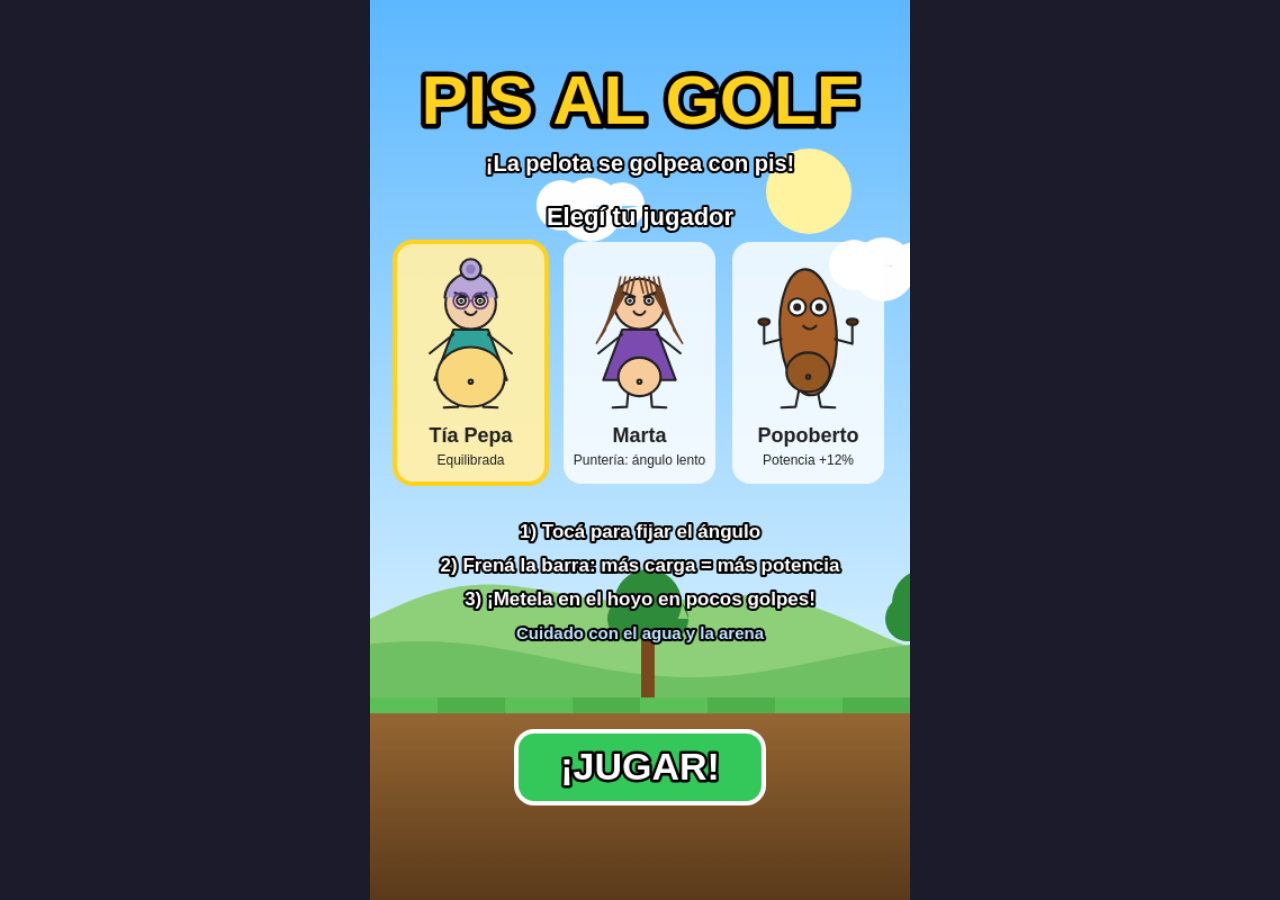
==== juegos/gomera-loca.html @ a3a6ed77 "Rename 5f256ecb-6be2-4375-9f02-8d9b4cbf7bb9.html to juegos/gomera-loca.html" ====
<!DOCTYPE html>
<html lang="es">
<head>
<meta charset="utf-8">
<meta name="viewport" content="width=device-width,initial-scale=1,user-scalable=no">
<title>Pis al Golf</title>
<style>
html,body{margin:0;height:100%;background:#1b1b2b;overflow:hidden;touch-action:none;user-select:none;-webkit-user-select:none}
canvas{position:absolute;left:50%;top:50%;transform:translate(-50%,-50%);width:min(100vw,calc(100vh*0.6));height:min(100vh,calc(100vw/0.6));background:#5db8ff}
</style>
</head>
<body>
<canvas id="c"></canvas>
<script>
const W=480,H=800;
const c=document.getElementById('c'),g=c.getContext('2d');
c.width=W;c.height=H;

/* ---------- constantes ---------- */
const GY=620,GRAV=900,BR=8,TEE=100,MAXS=8;
const CHARS=[
  {id:'pepa',name:'Tía Pepa',desc:'Equilibrada',pw:1,aimSp:1,barSp:1},
  {id:'marta',name:'Marta',desc:'Puntería: ángulo lento',pw:.95,aimSp:.6,barSp:1},
  {id:'popo',name:'Popoberto',desc:'Potencia +12%',pw:1.12,aimSp:1,barSp:1.35}
];
// 10 px = 1 metro
const HOLES=[
  {hole:800,par:2,water:[],sand:[]},
  {hole:1150,par:3,water:[],sand:[[650,820]]},
  {hole:1000,par:3,water:[[480,700]],sand:[]},
  {hole:1500,par:4,water:[[700,900]],sand:[[1280,1400]]},
  {hole:1750,par:4,water:[[1000,1180]],sand:[[560,700],[1450,1560]]}
];

/* ---------- utilidades ---------- */
const rand=(a,b)=>a+Math.random()*(b-a);
const clamp=(v,a,b)=>Math.max(a,Math.min(b,v));
const mod=(v,m)=>((v%m)+m)%m;
let ac;
function ctx(){ac=ac||new(window.AudioContext||window.webkitAudioContext)();if(ac.state==='suspended')ac.resume();return ac}
function beep(f,d,t,v){try{const a=ctx(),o=a.createOscillator(),n=a.createGain();o.type=t||'square';o.frequency.value=f;n.gain.value=v||.05;o.connect(n);n.connect(a.destination);o.start();n.gain.exponentialRampToValueAtTime(.0001,a.currentTime+d);o.stop(a.currentTime+d)}catch(e){}}
function noise(d,f0,f1,type,v){
  try{
    const a=ctx(),t=a.currentTime,len=Math.floor(a.sampleRate*d),b=a.createBuffer(1,len,a.sampleRate),dt=b.getChannelData(0);
    for(let i=0;i<len;i++)dt[i]=Math.random()*2-1;
    const s=a.createBufferSource();s.buffer=b;
    const f=a.createBiquadFilter();f.type=type||'bandpass';f.frequency.setValueAtTime(f0,t);f.frequency.exponentialRampToValueAtTime(f1,t+d);
    const n=a.createGain();n.gain.setValueAtTime(v||.2,t);n.gain.exponentialRampToValueAtTime(.0001,t+d);
    s.connect(f);f.connect(n);n.connect(a.destination);s.start(t);
  }catch(e){}
}
function getBest(){try{const v=localStorage.getItem('pg_best');return v===null?null:+v}catch(e){return null}}
function setBest(v){try{localStorage.setItem('pg_best',v)}catch(e){}}
function getSel(){try{return (+localStorage.getItem('pg_char')||0)%3}catch(e){return 0}}
function setSel(v){try{localStorage.setItem('pg_char',v)}catch(e){}}

/* ---------- estado ---------- */
let state='menu',sel=getSel(),best=getBest(),time=0,phaseT=0,shake=0;
let hi=0,strokes=0,results=[],ball=null,lastX=TEE,shotX=TEE,cam=0;
let theta=49,power=0,tAim=0,tBar=0,peeT=99,launched=false,charX=TEE-90,chargeTick=0,dir=1;
function camAt(n){return ball.x-(dir>0?n:W-n)}
let msg='',msgT=0,holeMsg='',holeCol='#fff';
let wp=[],sp=[],texts=[];
const cardRect=i=>({x:22+i*150,y:215,w:135,h:215});
const PLAY={x:130,y:650,w:220,h:64};
const inR=(p,r)=>p.x>=r.x&&p.x<=r.x+r.w&&p.y>=r.y&&p.y<=r.y+r.h;

function surf(x){
  const h=HOLES[hi];
  for(const r of h.water)if(x>=r[0]&&x<=r[1])return'water';
  for(const r of h.sand)if(x>=r[0]&&x<=r[1])return'sand';
  return'grass';
}
function resetBall(){ball={x:lastX,y:GY-BR,vx:0,vy:0,ground:true,t:0}}
function startGame(){hi=0;results=[];setSel(sel);startHole()}
function startHole(){
  strokes=0;lastX=TEE;shotX=TEE;resetBall();
  cam=-90;charX=TEE-90;dir=1;state='aim';tAim=0;phaseT=0;wp=[];sp=[];texts=[];launched=false;peeT=99;msg='';msgT=0;
}

/* ---------- entrada ---------- */
function pos(e){const r=c.getBoundingClientRect();return{x:(e.clientX-r.left)*W/r.width,y:(e.clientY-r.top)*H/r.height}}
function tap(p){
  switch(state){
    case 'menu':
      if(!p)break;
      for(let i=0;i<3;i++)if(inR(p,cardRect(i))){sel=i;beep(500,.06)}
      if(inR(p,PLAY)){startGame();beep(660,.1)}
      break;
    case 'aim':state='charge';tBar=0;power=0;chargeTick=0;beep(700,.06,'triangle',.07);break;
    case 'charge':shoot();break;
    case 'holed':if(phaseT>.7)nextHole();break;
    case 'over':if(phaseT>.8){state='menu';best=getBest()}break;
  }
}
c.addEventListener('pointerdown',e=>{e.preventDefault();try{ctx()}catch(err){}tap(pos(e))});
addEventListener('keydown',e=>{if(e.code==='Space'){e.preventDefault();if(state!=='menu')tap(null)}});

/* ---------- el pis ---------- */
function shoot(){
  strokes++;shotX=ball.x;peeT=0;launched=false;state='pee';
  noise(.5+power*.6,3200,1700,'bandpass',.16+power*.2);
  beep(160+power*120,.35,'sine',.05);
  shake=2+power*4;
}
function launch(){
  const C=CHARS[sel],v=(120+880*power)*C.pw,a=theta*Math.PI/180;
  ball.vx=dir*v*Math.cos(a);ball.vy=-v*Math.sin(a);ball.ground=false;ball.t=0;launched=true;state='flight';
  for(let i=0;i<14;i++)wp.push({x:ball.x,y:ball.y,vx:dir*rand(-60,160),vy:rand(-220,-40),life:rand(.4,.8),col:'#ffe14d'});
  beep(420,.08,'triangle',.08);
  if(power>.95)texts.push({x:W/2,y:330,s:'¡POTENCIA MÁXIMA!',col:'#ff7a00',life:1.4,size:32});
}

/* ---------- física de la pelota ---------- */
function ballStep(h){
  const b=ball,hx=HOLES[hi].hole;
  b.t+=h;
  if(b.t>14&&!b.ground){b.y=GY-BR;b.vy=0;b.ground=true;b.vx*=.4}
  if(!b.ground){
    b.vy+=GRAV*h;b.x+=b.vx*h;b.y+=b.vy*h;
    if(b.y>=GY-BR&&b.vy>0){
      const sf=surf(b.x);
      if(sf==='water')return'water';
      b.y=GY-BR;
      if(Math.abs(b.x-hx)<=14&&Math.abs(b.vx)<340)return'holed';
      if(sf==='sand'){b.vx*=.3;b.vy=0;b.ground=true}
      else if(b.vy>150){b.vy=-b.vy*.42;b.vx*=.82;beep(220,.05,'sine',.04)}
      else{b.vy=0;b.ground=true}
    }
  }else{
    b.y=GY-BR;b.x+=b.vx*h;
    const sf=surf(b.x);
    if(sf==='water')return'water';
    if(Math.abs(b.x-hx)<=14&&Math.abs(b.vx)<340)return'holed';
    const fr=sf==='sand'?900:240,s=Math.sign(b.vx);
    b.vx-=s*fr*h;if(Math.sign(b.vx)!==s)b.vx=0;
    if(Math.abs(b.vx)<6){b.vx=0;return'stop'}
  }
  if(b.x<TEE-140||b.x>hx+900)return'out';
  return null;
}
function splashFx(x){
  for(let i=0;i<24;i++)wp.push({x,y:GY,vx:rand(-120,120),vy:rand(-320,-100),life:rand(.5,1),col:'#8fd0ff'});
  noise(.5,1800,300,'lowpass',.35);
}
function handleRes(res){
  if(res==='holed'){ball.x=HOLES[hi].hole;ball.y=GY+2;endHole(true);return}
  if(res==='water'||res==='out'){
    if(res==='water')splashFx(ball.x);
    strokes+=1;msg=res==='water'?'¡AGUA! +1 golpe':'¡Afuera! +1 golpe';msgT=2.4;
    resetBall();
  }else{
    lastX=ball.x;ball.vx=0;
  }
  if(strokes>=MAXS){endHole(false);return}
  dir=ball.x>HOLES[hi].hole?-1:1;
  state='aim';tAim=0;
}
function endHole(holed){
  strokes=Math.min(strokes,MAXS);results[hi]=strokes;
  const par=HOLES[hi].par,d=strokes-par;
  if(!holed){holeMsg='¡Se acabaron los golpes!';holeCol='#ff6b6b'}
  else if(strokes===1){holeMsg='¡HOYO EN UNO!';holeCol='#ffd21f'}
  else if(d<=-2){holeMsg='¡EAGLE!';holeCol='#ffd21f'}
  else if(d===-1){holeMsg='¡BIRDIE!';holeCol='#7bd88f'}
  else if(d===0){holeMsg='¡PAR!';holeCol='#fff'}
  else if(d===1){holeMsg='Bogey';holeCol='#ffb84d'}
  else if(d===2){holeMsg='Doble bogey';holeCol='#ff9d1f'}
  else{holeMsg='+'+d;holeCol='#ff6b6b'}
  state='holed';phaseT=0;
  if(holed){
    beep(660,.12,'triangle',.08);setTimeout(()=>beep(880,.12,'triangle',.08),120);setTimeout(()=>beep(1180,.25,'triangle',.08),240);
    if(d<=0)confetti();
  }
}
function nextHole(){
  hi++;
  if(hi>=HOLES.length){
    hi=HOLES.length-1;
    const rel=results.reduce((a,b)=>a+b,0)-HOLES.reduce((a,h)=>a+h.par,0);
    if(best===null||rel<best){best=rel;setBest(rel)}
    state='over';phaseT=0;
  }else startHole();
}
function confetti(){
  const cols=['#ffd21f','#ff5ea8','#4fa3ff','#7bd88f','#fff','#ff8a1f'];
  for(let i=0;i<70;i++)sp.push({x:rand(0,W),y:rand(60,140),vx:rand(-60,60),vy:rand(20,140),life:rand(1.5,2.8),col:cols[i%6],rot:rand(0,6)});
}

/* ---------- update ---------- */
function update(dt){
  shake=Math.max(0,shake-dt*20);if(msgT>0)msgT-=dt;
  const C=CHARS[sel],maxCam=Math.max(0,HOLES[hi].hole+300-W);
  let tc=cam;
  if(state==='aim'){
    tAim+=dt;theta=49+31*Math.sin(tAim*1.7*C.aimSp);
    charX+=(ball.x-90*dir-charX)*Math.min(1,dt*6);tc=camAt(190);
  }else if(state==='charge'){
    tBar+=dt;const ph=(tBar*.8*C.barSp)%2;power=ph<1?ph:2-ph;
    chargeTick-=dt;if(chargeTick<=0){chargeTick=.12;beep(180+power*500,.05,'sine',.05)}
    tc=camAt(190);
  }else if(state==='pee'){
    peeT+=dt;if(!launched&&peeT>=.35)launch();tc=camAt(190);
  }else if(state==='flight'){
    peeT+=dt;
    const n=Math.max(1,Math.ceil(dt/.006)),h=dt/n;let res=null;
    for(let i=0;i<n&&!res;i++)res=ballStep(h);
    if(res)handleRes(res);
    tc=camAt(200);
  }else if(state==='holed'){
    tc=HOLES[hi].hole-260;
  }
  if((state==='pee'||state==='flight')&&peeT<.6)
    wp.push({x:shotX-4,y:GY-BR,vx:dir*rand(-30,90),vy:rand(-130,-20),life:rand(.3,.6),col:'#ffe14d'});
  cam+=(clamp(tc,-120,maxCam)-cam)*Math.min(1,dt*4);
  for(const p of wp){p.life-=dt;p.x+=p.vx*dt;p.y+=p.vy*dt;p.vy+=700*dt}
  wp=wp.filter(p=>p.life>0&&p.y<GY+30);
  for(const p of sp){p.life-=dt;p.x+=p.vx*dt;p.y+=p.vy*dt;p.vy+=60*dt;p.rot+=dt*6}
  sp=sp.filter(p=>p.life>0);
  for(const t of texts){t.y-=25*dt;t.life-=dt}
  texts=texts.filter(t=>t.life>0);
}

/* ---------- dibujo: utilidades ---------- */
function label(s,x,y,size,col,rot){
  g.save();g.translate(x,y);if(rot)g.rotate(rot);
  g.font='bold '+size+'px sans-serif';g.textAlign='center';
  g.lineWidth=Math.max(4,size/7);g.strokeStyle='#000';g.lineJoin='round';
  g.strokeText(s,0,0);g.fillStyle=col;g.fillText(s,0,0);g.restore();
}

/* ---------- dibujo: personajes (estilo cuaderno) ---------- */
function drawChar(id,x,y,s,o){
  o=o||{};
  const f=o.f||0,ex=o.ex||'idle',t=o.t||time,look=o.look||0;
  g.save();g.translate(x,y);g.scale(o.flip?-s:s,s);
  if(o.tilt)g.rotate(o.tilt);
  g.lineJoin='round';g.lineCap='round';g.strokeStyle='#222';g.lineWidth=3;
  const bob=Math.sin(t*3)*1.2,brx=24+f*24,bry=22+f*20;
  const happy=ex==='happy'||ex==='pee';
  if(id==='popo'){
    // piernas
    g.beginPath();g.moveTo(-12,-22);g.lineTo(-16,-2);g.lineTo(-34,-1);g.moveTo(12,-22);g.lineTo(16,-2);g.lineTo(34,-1);g.stroke();
    // cuerpo de frijol
    g.save();g.translate(0,-96+bob);g.rotate(-.06);
    g.fillStyle='#a8602b';g.beginPath();g.ellipse(0,0,36,80,0,0,7);g.fill();g.stroke();g.restore();
    // brazos con pulgares
    const up=happy?-14:0;
    for(const sg of[-1,1]){
      g.beginPath();g.moveTo(sg*34,-88);g.lineTo(sg*56,-82+up);g.lineTo(sg*56,-106+up);g.stroke();
      g.fillStyle='#5a2e10';g.beginPath();g.ellipse(sg*56,-110+up,7,4,0,0,7);g.fill();g.stroke();
    }
    // panza
    g.fillStyle='#8a4a1f';g.beginPath();g.ellipse(0,-46,brx,bry,0,0,7);g.fill();
    if(f>0){g.fillStyle='rgba(255,225,70,'+(f*.55)+')';g.beginPath();g.ellipse(0,-46,brx,bry,0,0,7);g.fill()}
    g.beginPath();g.ellipse(0,-46,brx,bry,0,0,7);g.stroke();
    g.beginPath();g.arc(0,-40,2.5,0,7);g.stroke();
    // cara
    const ey=-128+bob;
    if(happy){
      g.beginPath();g.arc(-14,ey,7,Math.PI*1.1,Math.PI*1.9);g.moveTo(21,ey);g.arc(14,ey,7,Math.PI*1.1,Math.PI*1.9);g.stroke();
    }else{
      const r=ex==='strain'?13:11;
      g.fillStyle='#fff';g.beginPath();g.arc(-14,ey,r,0,7);g.fill();g.stroke();
      g.beginPath();g.arc(14,ey,r,0,7);g.fill();g.stroke();
      g.fillStyle='#222';g.beginPath();g.arc(-14+look*4,ey,5,0,7);g.fill();
      g.beginPath();g.arc(14+look*4,ey,5,0,7);g.fill();
    }
    if(ex==='sad'){g.beginPath();g.arc(2,ey+36,9,Math.PI*1.15,Math.PI*1.85);g.stroke()}
    else if(ex==='pee'){g.fillStyle='#7a1f1a';g.beginPath();g.ellipse(2,ey+26,8,6,0,0,7);g.fill();g.stroke()}
    else{g.beginPath();g.arc(2,ey+18,10,.2*Math.PI,.8*Math.PI);g.stroke()}
  }else{
    const marta=id==='marta';
    const dress=marta?'#7b4bb0':'#2fa39a',skin=marta?'#f7c9a1':'#f3cfa9';
    // piernas
    g.beginPath();g.moveTo(-14,-24);g.lineTo(-16,-2);g.lineTo(-34,-1);g.moveTo(14,-24);g.lineTo(16,-2);g.lineTo(34,-1);g.stroke();
    // vestido
    g.fillStyle=dress;g.beginPath();g.moveTo(-22,-100);g.lineTo(22,-100);g.lineTo(46,-36);g.lineTo(-46,-36);g.closePath();g.fill();g.stroke();
    // brazos
    g.beginPath();
    if(happy){g.moveTo(-22,-94);g.lineTo(-52,-118);g.moveTo(22,-94);g.lineTo(52,-118)}
    else{g.moveTo(-22,-94);g.lineTo(-52,-70);g.moveTo(22,-94);g.lineTo(52,-70)}
    g.stroke();
    // panza
    g.fillStyle=skin;g.beginPath();g.ellipse(0,-40,brx,bry,0,0,7);g.fill();
    if(f>0){g.fillStyle='rgba(255,225,70,'+(f*.55)+')';g.beginPath();g.ellipse(0,-40,brx,bry,0,0,7);g.fill()}
    g.beginPath();g.ellipse(0,-40,brx,bry,0,0,7);g.stroke();
    g.beginPath();g.arc(0,-34,2.5,0,7);g.stroke();
    // cabeza
    const hy=-132+bob;
    g.fillStyle=skin;g.beginPath();g.arc(0,hy,32,0,7);g.fill();g.stroke();
    if(marta){
      g.strokeStyle='#6b3f22';g.lineWidth=2.4;g.beginPath();
      for(let i=0;i<9;i++){
        const dx=i*2.2;
        g.moveTo(-26+dx*.4,hy-24+i*1.5);g.lineTo(-44-dx*.6,hy+34+i*2);
        g.moveTo(26-dx*.4,hy-24+i*1.5);g.lineTo(44+dx*.6,hy+34+i*2);
      }
      for(let i=-4;i<=4;i++){g.moveTo(i*6,hy-34);g.lineTo(i*6+(i<0?-5:5),hy-14+Math.abs(i))}
      g.stroke();g.strokeStyle='#222';g.lineWidth=3;
    }else{
      g.fillStyle='#b9a7d9';g.beginPath();g.arc(0,hy-6,33,Math.PI*1.02,Math.PI*1.98);g.fill();g.stroke();
      g.beginPath();g.arc(0,hy-44,13,0,7);g.fill();g.stroke();
      g.fillStyle='#8f7bbf';g.beginPath();g.arc(0,hy-44,6,0,7);g.fill();
    }
    // cara
    const ey=hy-4;
    if(happy){
      g.beginPath();g.arc(-12,ey,6,Math.PI*1.1,Math.PI*1.9);g.moveTo(18,ey);g.arc(12,ey,6,Math.PI*1.1,Math.PI*1.9);g.stroke();
    }else{
      const r=ex==='strain'?7:5.5;
      g.fillStyle='#fff';g.beginPath();g.ellipse(-12,ey,r,r*.9,0,0,7);g.fill();g.stroke();
      g.beginPath();g.ellipse(12,ey,r,r*.9,0,0,7);g.fill();g.stroke();
      g.fillStyle='#222';g.beginPath();g.arc(-12+look*2,ey,2.4,0,7);g.fill();
      g.beginPath();g.arc(12+look*2,ey,2.4,0,7);g.fill();
      g.beginPath();
      if(ex==='sad'){g.moveTo(-20,ey-5);g.lineTo(-6,ey-10);g.moveTo(20,ey-5);g.lineTo(6,ey-10)}
      else{g.moveTo(-20,ey-10);g.lineTo(-6,ey-5);g.moveTo(20,ey-10);g.lineTo(6,ey-5)}
      g.stroke();
    }
    if(!marta){
      g.strokeStyle='#5a3d8a';g.lineWidth=2.5;g.beginPath();
      g.arc(-12,ey,10,0,7);g.moveTo(22,ey);g.arc(12,ey,10,0,7);g.moveTo(-2,ey);g.lineTo(2,ey);g.stroke();
      g.strokeStyle='#222';g.lineWidth=3;
    }
    if(ex==='sad'){g.beginPath();g.arc(0,ey+20,8,Math.PI*1.15,Math.PI*1.85);g.stroke()}
    else if(ex==='pee'){g.fillStyle='#7a1f1a';g.beginPath();g.ellipse(0,ey+14,7,5,0,0,7);g.fill();g.stroke()}
    else{g.beginPath();g.arc(0,ey+10,8,.15*Math.PI,.85*Math.PI);g.stroke()}
  }
  g.restore();
}

/* ---------- dibujo: escenario ---------- */
function drawSky(){
  const gr=g.createLinearGradient(0,0,0,GY);gr.addColorStop(0,'#5db8ff');gr.addColorStop(1,'#d8f1ff');
  g.fillStyle=gr;g.fillRect(0,0,W,H);
  g.fillStyle='#fff3a0';g.beginPath();g.arc(390,170,38,0,7);g.fill();
  g.fillStyle='rgba(255,255,255,.9)';
  for(let i=0;i<6;i++){
    const x=mod(i*260+60-cam*.15,W+300)-150,y=130+(i*53)%160;
    g.beginPath();g.arc(x,y,22,0,7);g.arc(x+26,y+4,28,0,7);g.arc(x+54,y,20,0,7);g.fill();
  }
  g.fillStyle='#8ed07a';g.beginPath();g.moveTo(0,GY);
  for(let x=0;x<=W;x+=10){const wx=x+cam*.35;g.lineTo(x,GY-70-Math.sin(wx*.008)*28-Math.sin(wx*.021)*12)}
  g.lineTo(W,GY);g.closePath();g.fill();
  g.fillStyle='#6fc063';g.beginPath();g.moveTo(0,GY);
  for(let x=0;x<=W;x+=10){const wx=x+cam*.6;g.lineTo(x,GY-34-Math.sin(wx*.013+1)*16)}
  g.lineTo(W,GY);g.closePath();g.fill();
}
function drawDecor(){
  const k0=Math.floor((cam-80)/230),k1=Math.ceil((cam+W+80)/230);
  const hx=HOLES[hi].hole;
  for(let k=k0;k<=k1;k++){
    const wx=k*230+((k*97)%80+80)%80;
    if(wx<TEE-70||Math.abs(wx-hx)<60||surf(wx)!=='grass')continue;
    const x=wx-cam;
    g.fillStyle='#7a4a1e';g.fillRect(x-6,GY-62,12,62);
    g.fillStyle='#2e8b3a';g.beginPath();g.arc(x,GY-84,30,0,7);g.arc(x-16,GY-70,20,0,7);g.arc(x+16,GY-70,20,0,7);g.fill();
  }
}
function drawGround(){
  const h=HOLES[hi];
  const dg=g.createLinearGradient(0,GY,0,H);dg.addColorStop(0,'#9a6a35');dg.addColorStop(1,'#5a3a1b');
  g.fillStyle=dg;g.fillRect(0,GY+14,W,H-GY);
  for(let x=Math.floor(cam/60)*60;x<cam+W+60;x+=60){g.fillStyle=(Math.floor(x/60)&1)?'#4fb04b':'#5cc058';g.fillRect(x-cam,GY,61,14)}
  for(const r of h.sand){
    g.fillStyle='#e9d48b';g.beginPath();g.moveTo(r[0]-cam,GY);g.quadraticCurveTo((r[0]+r[1])/2-cam,GY+70,r[1]-cam,GY);g.closePath();g.fill();
    g.strokeStyle='#c9b36a';g.lineWidth=2;g.stroke();
  }
  for(const r of h.water){
    g.fillStyle='#3a9bff';g.beginPath();g.moveTo(r[0]-cam,GY);g.quadraticCurveTo((r[0]+r[1])/2-cam,GY+110,r[1]-cam,GY);g.closePath();g.fill();
    g.strokeStyle='#bfe3ff';g.lineWidth=2;g.beginPath();
    for(let x=r[0];x<=r[1];x+=8){const y=GY+3+Math.sin((x+time*60)*.1)*2;if(x===r[0])g.moveTo(x-cam,y);else g.lineTo(x-cam,y)}
    g.stroke();
  }
  // hoyo y bandera
  const hx=h.hole-cam;
  g.fillStyle='#222';g.beginPath();g.ellipse(hx,GY+2,12,4,0,0,7);g.fill();
  g.strokeStyle='#eee';g.lineWidth=3;g.beginPath();g.moveTo(hx,GY);g.lineTo(hx,GY-115);g.stroke();
  g.fillStyle='#e63946';g.beginPath();g.moveTo(hx,GY-115);g.lineTo(hx+38+Math.sin(time*5)*3,GY-102);g.lineTo(hx,GY-89);g.closePath();g.fill();
}
function drawBallG(x,y){
  const hgt=clamp((GY-BR-y)/300,0,1);
  g.fillStyle='rgba(0,0,0,.25)';g.beginPath();g.ellipse(x,GY+2,Math.max(1,7*(1-.5*hgt)),2.5,0,0,7);g.fill();
  g.fillStyle='#fff';g.strokeStyle='#999';g.lineWidth=1.5;g.beginPath();g.arc(x,y,BR,0,7);g.fill();g.stroke();
  g.fillStyle='#ccc';g.beginPath();g.arc(x-2.5,y-2,1.2,0,7);g.arc(x+2.5,y+1,1.2,0,7);g.arc(x-1,y+3,1.2,0,7);g.fill();
}
function drawStream(){
  if(peeT>.8)return;
  const C=CHARS[sel],cs=.85,cx=charX-cam;
  const S={x:cx+16*dir,y:GY-30},T={x:shotX-cam-4*dir,y:GY-BR+2};
  const k=Math.min(1,peeT/.15)*(peeT<.6?1:clamp((.8-peeT)/.2,0,1));
  if(k<=0)return;
  const cp={x:(S.x+T.x)/2,y:Math.min(S.y,T.y)-30-power*50};
  g.save();g.lineCap='round';
  for(const pass of[0,1]){
    g.beginPath();
    const N=24;
    for(let i=0;i<=N;i++){
      const u=i/N*k,x=(1-u)*(1-u)*S.x+2*(1-u)*u*cp.x+u*u*T.x,y=(1-u)*(1-u)*S.y+2*(1-u)*u*cp.y+u*u*T.y;
      if(i===0)g.moveTo(x,y);else g.lineTo(x,y);
    }
    if(pass===0){g.strokeStyle='#e0a800';g.lineWidth=6+power*6;g.stroke()}
    else{g.strokeStyle='#ffe970';g.lineWidth=3+power*3;g.setLineDash([14,8]);g.lineDashOffset=-time*220;g.stroke();g.setLineDash([])}
  }
  g.restore();
}
function drawAim(){
  const bx=ball.x-cam,by=ball.y,a=theta*Math.PI/180;
  g.save();
  g.strokeStyle='#fff';g.fillStyle='#fff';g.lineWidth=3;g.setLineDash([6,6]);
  const ex=bx+dir*Math.cos(a)*62,ey=by-Math.sin(a)*62;
  g.beginPath();g.moveTo(bx,by);g.lineTo(ex,ey);g.stroke();g.setLineDash([]);
  g.beginPath();g.arc(ex,ey,5,0,7);g.fill();
  g.restore();
  if(state==='charge'){
    const C=CHARS[sel],v=(120+880*power)*C.pw;
    let x=ball.x,y=ball.y,vx=dir*v*Math.cos(a),vy=-v*Math.sin(a);
    g.fillStyle='rgba(255,255,255,.85)';
    for(let i=0;i<60;i++){
      for(let j=0;j<3;j++){vy+=GRAV*.016/3;x+=vx*.016/3;y+=vy*.016/3}
      if(y>=GY-BR)break;
      if(i%2===0){g.beginPath();g.arc(x-cam,y,2.4,0,7);g.fill()}
    }
  }
}
function drawMini(){
  const h=HOLES[hi],x0=30,x1=450,y=74,a=TEE-20,b=h.hole+40;
  const m=x=>x0+clamp((x-a)/(b-a),0,1)*(x1-x0);
  g.fillStyle='rgba(0,0,0,.35)';g.beginPath();g.roundRect(14,50,452,42,10);g.fill();
  g.fillStyle='#4fb04b';g.fillRect(x0,y,x1-x0,6);
  for(const r of h.water){g.fillStyle='#3a9bff';g.fillRect(m(r[0]),y-2,Math.max(1,m(r[1])-m(r[0])),10)}
  for(const r of h.sand){g.fillStyle='#e9d48b';g.fillRect(m(r[0]),y-2,Math.max(1,m(r[1])-m(r[0])),10)}
  const fx=m(h.hole);
  g.strokeStyle='#fff';g.lineWidth=2;g.beginPath();g.moveTo(fx,y);g.lineTo(fx,y-16);g.stroke();
  g.fillStyle='#e63946';g.beginPath();g.moveTo(fx,y-16);g.lineTo(fx+10,y-12);g.lineTo(fx,y-8);g.closePath();g.fill();
  g.fillStyle='#fff';g.beginPath();g.arc(m(ball.x),y-4,5,0,7);g.fill();
  g.font='bold 12px sans-serif';g.textAlign='left';g.fillStyle='#fff';
  g.fillText('Faltan '+Math.max(0,Math.round((h.hole-ball.x)/10))+' m',20,64);
}
function drawHud(){
  g.fillStyle='rgba(0,0,0,.45)';g.fillRect(0,0,W,44);
  g.fillStyle='#fff';g.font='bold 18px sans-serif';g.textAlign='left';g.fillText('Hoyo '+(hi+1)+'/'+HOLES.length,12,29);
  g.textAlign='center';g.fillText('Par '+HOLES[hi].par,W/2,29);
  g.textAlign='right';g.fillText('Golpes '+strokes,W-12,29);
}
function drawPowerBar(){
  const x=40,y=700,w=400,h=34;
  g.fillStyle='rgba(0,0,0,.5)';g.beginPath();g.roundRect(x-6,y-6,w+12,h+12,14);g.fill();
  const gr=g.createLinearGradient(x,0,x+w,0);gr.addColorStop(0,'#4cd964');gr.addColorStop(.6,'#ffd21f');gr.addColorStop(1,'#ff3b30');
  g.fillStyle='#333';g.beginPath();g.roundRect(x,y,w,h,10);g.fill();
  g.fillStyle=gr;g.beginPath();g.roundRect(x,y,Math.max(2,w*power),h,10);g.fill();
  g.strokeStyle='#fff';g.lineWidth=3;g.beginPath();g.roundRect(x,y,w,h,10);g.stroke();
  const mx=x+w*power;
  g.fillStyle='#fff';g.beginPath();g.moveTo(mx,y-4);g.lineTo(mx-9,y-18);g.lineTo(mx+9,y-18);g.closePath();g.fill();
  label(Math.round(power*100)+'%',mx,y-24,18,'#fff');
}

function charPose(){
  if(state==='charge')return{ex:'strain',f:power};
  if(state==='pee')return{ex:'pee',f:power*(1-clamp(peeT/.6,0,1)),tilt:-.06};
  if(state==='flight')return{ex:peeT<.6?'pee':'idle',f:power*(1-clamp(peeT/.6,0,1)),tilt:peeT<.6?-.06:0};
  if(state==='holed'){const d=results[hi]-HOLES[hi].par;return{ex:d<=0?'happy':'sad',f:0}}
  return{ex:'idle',f:0};
}

/* ---------- dibujo: partida ---------- */
function drawPlay(){
  g.save();
  if(shake>0)g.translate(rand(-shake,shake)*.5,rand(-shake,shake)*.5);
  drawSky();drawDecor();drawGround();
  // personaje
  const pose=charPose(),look=clamp((ball.x-charX)/100,-1,1);
  drawChar(CHARS[sel].id,charX-cam,GY,.85,{f:pose.f,ex:pose.ex,tilt:pose.tilt,look:look*dir,flip:dir<0});
  if(state==='pee'||state==='flight')drawStream();
  if(state==='aim'||state==='charge')drawAim();
  drawBallG(ball.x-cam,ball.y);
  // partículas de pis y agua
  for(const p of wp){g.globalAlpha=clamp(p.life*2,0,1);g.fillStyle=p.col;g.beginPath();g.arc(p.x-cam,p.y,3,0,7);g.fill();g.globalAlpha=1}
  g.restore();
  for(const p of sp){g.save();g.translate(p.x,p.y);g.rotate(p.rot);g.fillStyle=p.col;g.fillRect(-4,-2,8,4);g.restore()}
  drawHud();drawMini();
  g.font='bold 22px sans-serif';
  for(const t of texts){g.globalAlpha=clamp(t.life,0,1);label(t.s,t.x,t.y,t.size,t.col);g.globalAlpha=1}
  if(msgT>0){g.globalAlpha=clamp(msgT,0,1);label(msg,W/2,270,30,'#fff');g.globalAlpha=1}

  if(state==='aim'){
    label('¡Tocá para fijar el ángulo!',W/2,715,24,'#fff');
    label('Ángulo: '+Math.round(theta)+'°',W/2,745,18,'#ffd21f');
  }else if(state==='charge'){
    label('¡FRENÁ LA BARRA para cargar el pis!',W/2,646,20,'#fff');
    drawPowerBar();
  }else if(state==='holed'){
    const par=HOLES[hi].par,k=Math.min(1,phaseT*4);
    label(holeMsg,W/2,300,52*(.6+.4*k),holeCol,Math.sin(time*8)*.03);
    label(results[hi]+' golpes (par '+par+')',W/2,345,24,'#fff');
    if(phaseT>.7)label(hi>=HOLES.length-1?'Tocá para ver el resultado':'Tocá para el próximo hoyo',W/2,390,18,'#fff');
  }
}

/* ---------- menú y fin ---------- */
function relText(r){return r===0?'Par':(r>0?'+'+r:String(r))}
function drawMenu(){
  hi=0;ball=ball||{x:TEE,y:GY-BR};
  drawSky();drawDecor();drawGround();
  label('PIS AL GOLF',W/2,110,62,'#ffd21f');
  label('¡La pelota se golpea con pis!',W/2,152,20,'#fff');
  label('Elegí tu jugador',W/2,200,22,'#fff');
  for(let i=0;i<3;i++){
    const r=cardRect(i);
    g.fillStyle=i===sel?'rgba(255,240,170,.95)':'rgba(255,255,255,.82)';g.beginPath();g.roundRect(r.x,r.y,r.w,r.h,16);g.fill();
    if(i===sel){g.strokeStyle='#ffd21f';g.lineWidth=4;g.stroke()}
    drawChar(CHARS[i].id,r.x+r.w/2,r.y+148,.7,{f:.5+.5*Math.sin(time*2+i*1.5),ex:'idle'});
    g.fillStyle='#222';g.textAlign='center';g.font='bold 18px sans-serif';g.fillText(CHARS[i].name,r.x+r.w/2,r.y+178);
    g.font='12px sans-serif';g.fillText(CHARS[i].desc,r.x+r.w/2,r.y+198);
  }
  label('1) Tocá para fijar el ángulo',W/2,478,17,'#fff');
  label('2) Frená la barra: más carga = más potencia',W/2,508,17,'#fff');
  label('3) ¡Metela en el hoyo en pocos golpes!',W/2,538,17,'#fff');
  label('Cuidado con el agua y la arena',W/2,568,15,'#bfe3ff');
  if(best!==null)label('Mejor recorrido: '+relText(best),W/2,615,20,'#ffd21f');
  const b=PLAY;g.fillStyle='#34c759';g.beginPath();g.roundRect(b.x,b.y,b.w,b.h,16);g.fill();
  g.strokeStyle='#fff';g.lineWidth=4;g.stroke();
  label('¡JUGAR!',W/2,b.y+43,34,'#fff');
}
function drawOver(){
  drawSky();drawDecor();drawGround();
  const tot=results.reduce((a,b)=>a+b,0),par=HOLES.reduce((a,h)=>a+h.par,0),rel=tot-par;
  label('FIN DEL RECORRIDO',W/2,120,38,'#ffd21f');
  label(tot+' golpes ('+relText(rel)+')',W/2,170,30,'#fff');
  const msgs=rel<=-3?'¡Un crack del pis!':rel<=0?'¡Excelente recorrido!':rel<=4?'Nada mal...':'Falta entrenar la vejiga...';
  label(msgs,W/2,210,24,'#7bd88f');
  for(let i=0;i<HOLES.length;i++){
    const d=results[i]-HOLES[i].par;
    label('Hoyo '+(i+1)+':  '+results[i]+'  (par '+HOLES[i].par+')',W/2,262+i*34,20,d<0?'#7bd88f':d===0?'#fff':'#ffb84d');
  }
  if(best!==null)label(rel===best?'🏆 ¡Mejor recorrido!':'Mejor: '+relText(best),W/2,462,22,'#ffd21f');
  drawChar(CHARS[sel].id,W/2,GY,1,{ex:rel<=2?'happy':'sad'});
  if(phaseT>.8)label('Tocá para volver al menú',W/2,770,22,'#fff');
}

/* ---------- loop ---------- */
let last=performance.now();
function loop(now){
  const dt=Math.min(.05,(now-last)/1000);last=now;
  time+=dt;phaseT+=dt;
  try{
    if(state!=='menu'&&state!=='over')update(dt);
    if(state==='menu')drawMenu();else if(state==='over')drawOver();else drawPlay();
  }catch(err){
    console.error(err);
    g.setTransform(1,0,0,1,0,0);g.globalAlpha=1;
  }
  requestAnimationFrame(loop);
}
requestAnimationFrame(loop);
</script>
</body>
</html>
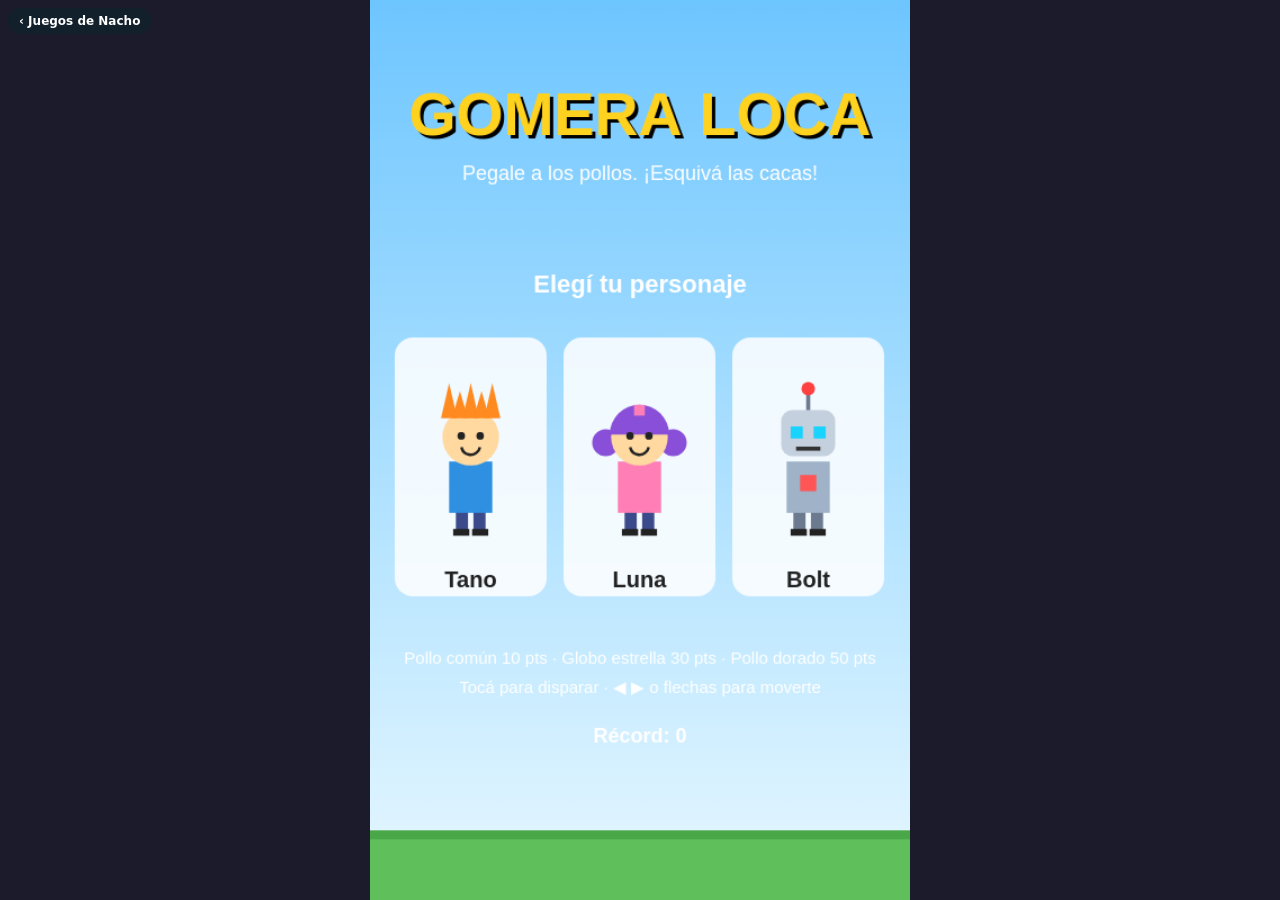
==== commit 268dbcd2: "Rename gomera-loca (3).html to juegos/gomera-loca.html" ====
--- a/juegos/gomera-loca.html
+++ b/juegos/gomera-loca.html
@@ -3,10 +3,10 @@
 <head>
 <meta charset="utf-8">
 <meta name="viewport" content="width=device-width,initial-scale=1,user-scalable=no">
-<title>Pis al Golf</title>
+<title>Gomera Loca</title>
 <style>
 html,body{margin:0;height:100%;background:#1b1b2b;overflow:hidden;touch-action:none;user-select:none;-webkit-user-select:none}
-canvas{position:absolute;left:50%;top:50%;transform:translate(-50%,-50%);width:min(100vw,calc(100vh*0.6));height:min(100vh,calc(100vw/0.6));background:#5db8ff}
+canvas{position:absolute;left:50%;top:50%;transform:translate(-50%,-50%);width:min(100vw,calc(100vh*0.6));height:min(100vh,calc(100vw/0.6));background:#8fd3ff}
 </style>
 </head>
 <body>
@@ -16,544 +16,323 @@
 const c=document.getElementById('c'),g=c.getContext('2d');
 c.width=W;c.height=H;
 
-/* ---------- constantes ---------- */
-const GY=620,GRAV=900,BR=8,TEE=100,MAXS=8;
-const CHARS=[
-  {id:'pepa',name:'Tía Pepa',desc:'Equilibrada',pw:1,aimSp:1,barSp:1},
-  {id:'marta',name:'Marta',desc:'Puntería: ángulo lento',pw:.95,aimSp:.6,barSp:1},
-  {id:'popo',name:'Popoberto',desc:'Potencia +12%',pw:1.12,aimSp:1,barSp:1.35}
-];
-// 10 px = 1 metro
-const HOLES=[
-  {hole:800,par:2,water:[],sand:[]},
-  {hole:1150,par:3,water:[],sand:[[650,820]]},
-  {hole:1000,par:3,water:[[480,700]],sand:[]},
-  {hole:1500,par:4,water:[[700,900]],sand:[[1280,1400]]},
-  {hole:1750,par:4,water:[[1000,1180]],sand:[[560,700],[1450,1560]]}
-];
-
 /* ---------- utilidades ---------- */
 const rand=(a,b)=>a+Math.random()*(b-a);
-const clamp=(v,a,b)=>Math.max(a,Math.min(b,v));
-const mod=(v,m)=>((v%m)+m)%m;
 let ac;
-function ctx(){ac=ac||new(window.AudioContext||window.webkitAudioContext)();if(ac.state==='suspended')ac.resume();return ac}
-function beep(f,d,t,v){try{const a=ctx(),o=a.createOscillator(),n=a.createGain();o.type=t||'square';o.frequency.value=f;n.gain.value=v||.05;o.connect(n);n.connect(a.destination);o.start();n.gain.exponentialRampToValueAtTime(.0001,a.currentTime+d);o.stop(a.currentTime+d)}catch(e){}}
-function noise(d,f0,f1,type,v){
-  try{
-    const a=ctx(),t=a.currentTime,len=Math.floor(a.sampleRate*d),b=a.createBuffer(1,len,a.sampleRate),dt=b.getChannelData(0);
-    for(let i=0;i<len;i++)dt[i]=Math.random()*2-1;
-    const s=a.createBufferSource();s.buffer=b;
-    const f=a.createBiquadFilter();f.type=type||'bandpass';f.frequency.setValueAtTime(f0,t);f.frequency.exponentialRampToValueAtTime(f1,t+d);
-    const n=a.createGain();n.gain.setValueAtTime(v||.2,t);n.gain.exponentialRampToValueAtTime(.0001,t+d);
-    s.connect(f);f.connect(n);n.connect(a.destination);s.start(t);
-  }catch(e){}
-}
-function getBest(){try{const v=localStorage.getItem('pg_best');return v===null?null:+v}catch(e){return null}}
-function setBest(v){try{localStorage.setItem('pg_best',v)}catch(e){}}
-function getSel(){try{return (+localStorage.getItem('pg_char')||0)%3}catch(e){return 0}}
-function setSel(v){try{localStorage.setItem('pg_char',v)}catch(e){}}
+function beep(f,d,t,v){try{ac=ac||new(window.AudioContext||window.webkitAudioContext)();const o=ac.createOscillator(),n=ac.createGain();o.type=t||'square';o.frequency.value=f;n.gain.value=v||.05;o.connect(n);n.connect(ac.destination);o.start();n.gain.exponentialRampToValueAtTime(.0001,ac.currentTime+d);o.stop(ac.currentTime+d)}catch(e){}}
+function getBest(){try{return +(localStorage.getItem('gl_best')||0)}catch(e){return 0}}
+function setBest(v){try{localStorage.setItem('gl_best',v)}catch(e){}}
 
 /* ---------- estado ---------- */
-let state='menu',sel=getSel(),best=getBest(),time=0,phaseT=0,shake=0;
-let hi=0,strokes=0,results=[],ball=null,lastX=TEE,shotX=TEE,cam=0;
-let theta=49,power=0,tAim=0,tBar=0,peeT=99,launched=false,charX=TEE-90,chargeTick=0,dir=1;
-function camAt(n){return ball.x-(dir>0?n:W-n)}
-let msg='',msgT=0,holeMsg='',holeCol='#fff';
-let wp=[],sp=[],texts=[];
-const cardRect=i=>({x:22+i*150,y:215,w:135,h:215});
-const PLAY={x:130,y:650,w:220,h:64};
-const inR=(p,r)=>p.x>=r.x&&p.x<=r.x+r.w&&p.y>=r.y&&p.y<=r.y+r.h;
-
-function surf(x){
-  const h=HOLES[hi];
-  for(const r of h.water)if(x>=r[0]&&x<=r[1])return'water';
-  for(const r of h.sand)if(x>=r[0]&&x<=r[1])return'sand';
-  return'grass';
-}
-function resetBall(){ball={x:lastX,y:GY-BR,vx:0,vy:0,ground:true,t:0}}
-function startGame(){hi=0;results=[];setSel(sel);startHole()}
-function startHole(){
-  strokes=0;lastX=TEE;shotX=TEE;resetBall();
-  cam=-90;charX=TEE-90;dir=1;state='aim';tAim=0;phaseT=0;wp=[];sp=[];texts=[];launched=false;peeT=99;msg='';msgT=0;
+const CHARS=[{id:'tano',name:'Tano'},{id:'luna',name:'Luna'},{id:'bolt',name:'Bolt'}];
+let state='menu',sel=0,best=getBest(),overT=0;
+let player,stones,chickens,poops,splats,particles,texts,score,lives,spawnT,shootCd,invuln,time,newBest;
+const aim={x:W/2,y:200};
+const held=new Map();
+const keys={};
+const BTN_L={x:10,y:H-58,w:100,h:48},BTN_R={x:W-110,y:H-58,w:100,h:48};
+const GROUND=H-62;
+
+function start(){
+  player={x:W/2,y:GROUND};
+  stones=[];chickens=[];poops=[];splats=[];particles=[];texts=[];
+  score=0;lives=3;spawnT=0.8;shootCd=0;invuln=0;time=0;newBest=false;
+  state='play';
 }
 
 /* ---------- entrada ---------- */
 function pos(e){const r=c.getBoundingClientRect();return{x:(e.clientX-r.left)*W/r.width,y:(e.clientY-r.top)*H/r.height}}
-function tap(p){
-  switch(state){
-    case 'menu':
-      if(!p)break;
-      for(let i=0;i<3;i++)if(inR(p,cardRect(i))){sel=i;beep(500,.06)}
-      if(inR(p,PLAY)){startGame();beep(660,.1)}
-      break;
-    case 'aim':state='charge';tBar=0;power=0;chargeTick=0;beep(700,.06,'triangle',.07);break;
-    case 'charge':shoot();break;
-    case 'holed':if(phaseT>.7)nextHole();break;
-    case 'over':if(phaseT>.8){state='menu';best=getBest()}break;
-  }
-}
-c.addEventListener('pointerdown',e=>{e.preventDefault();try{ctx()}catch(err){}tap(pos(e))});
-addEventListener('keydown',e=>{if(e.code==='Space'){e.preventDefault();if(state!=='menu')tap(null)}});
-
-/* ---------- el pis ---------- */
+const inR=(p,r)=>p.x>=r.x&&p.x<=r.x+r.w&&p.y>=r.y&&p.y<=r.y+r.h;
+c.addEventListener('pointerdown',e=>{
+  e.preventDefault();const p=pos(e);
+  if(state==='menu'){
+    for(let i=0;i<3;i++){const r=cardRect(i);if(inR(p,r)){sel=i;start();beep(660,.1);return}}
+    return;
+  }
+  if(state==='over'){if(overT>0.6){state='menu';best=getBest()}return}
+  if(inR(p,BTN_L)){held.set(e.pointerId,'L');return}
+  if(inR(p,BTN_R)){held.set(e.pointerId,'R');return}
+  aim.x=p.x;aim.y=p.y;shoot();
+});
+c.addEventListener('pointermove',e=>{const p=pos(e);if(!held.has(e.pointerId)){aim.x=p.x;aim.y=p.y}});
+const rel=e=>held.delete(e.pointerId);
+c.addEventListener('pointerup',rel);c.addEventListener('pointercancel',rel);
+addEventListener('keydown',e=>{keys[e.code]=true;if(e.code==='Space'&&state==='play'){e.preventDefault();shoot()}});
+addEventListener('keyup',e=>{keys[e.code]=false});
+
+function cardRect(i){return{x:22+i*150,y:300,w:135,h:230}}
+
+function sling(){return{x:player.x+26,y:player.y-50}}
 function shoot(){
-  strokes++;shotX=ball.x;peeT=0;launched=false;state='pee';
-  noise(.5+power*.6,3200,1700,'bandpass',.16+power*.2);
-  beep(160+power*120,.35,'sine',.05);
-  shake=2+power*4;
-}
-function launch(){
-  const C=CHARS[sel],v=(120+880*power)*C.pw,a=theta*Math.PI/180;
-  ball.vx=dir*v*Math.cos(a);ball.vy=-v*Math.sin(a);ball.ground=false;ball.t=0;launched=true;state='flight';
-  for(let i=0;i<14;i++)wp.push({x:ball.x,y:ball.y,vx:dir*rand(-60,160),vy:rand(-220,-40),life:rand(.4,.8),col:'#ffe14d'});
-  beep(420,.08,'triangle',.08);
-  if(power>.95)texts.push({x:W/2,y:330,s:'¡POTENCIA MÁXIMA!',col:'#ff7a00',life:1.4,size:32});
-}
-
-/* ---------- física de la pelota ---------- */
-function ballStep(h){
-  const b=ball,hx=HOLES[hi].hole;
-  b.t+=h;
-  if(b.t>14&&!b.ground){b.y=GY-BR;b.vy=0;b.ground=true;b.vx*=.4}
-  if(!b.ground){
-    b.vy+=GRAV*h;b.x+=b.vx*h;b.y+=b.vy*h;
-    if(b.y>=GY-BR&&b.vy>0){
-      const sf=surf(b.x);
-      if(sf==='water')return'water';
-      b.y=GY-BR;
-      if(Math.abs(b.x-hx)<=14&&Math.abs(b.vx)<340)return'holed';
-      if(sf==='sand'){b.vx*=.3;b.vy=0;b.ground=true}
-      else if(b.vy>150){b.vy=-b.vy*.42;b.vx*=.82;beep(220,.05,'sine',.04)}
-      else{b.vy=0;b.ground=true}
+  if(state!=='play'||shootCd>0)return;
+  const s=sling();let dx=aim.x-s.x,dy=aim.y-s.y;
+  if(dy>-40)dy=-40;
+  const l=Math.hypot(dx,dy);
+  stones.push({x:s.x,y:s.y-8,vx:dx/l*720,vy:dy/l*720});
+  shootCd=0.28;beep(300,.08,'triangle',.06);
+}
+
+/* ---------- lógica ---------- */
+function spawnChicken(){
+  const r=Math.random(),lvl=1+Math.floor(score/150);
+  let type='normal';
+  if(r<0.09)type='gold';else if(r<0.2)type='star';
+  const dir=Math.random()<.5?1:-1;
+  const base=85+lvl*9;
+  const sp=type==='gold'?base*2:type==='star'?base*0.7:base*rand(.85,1.2);
+  chickens.push({type,dir,x:dir===1?-40:W+40,y0:rand(95,430),y:0,sp,t:rand(0,6),amp:rand(10,30),
+    pt:rand(1,2.8),r:type==='gold'?22:type==='star'?24:28});
+}
+function addText(x,y,s,col){texts.push({x,y,s,col,life:1})}
+function feathers(x,y,col,n){for(let i=0;i<n;i++)particles.push({x,y,vx:rand(-120,120),vy:rand(-160,40),life:rand(.5,1),col})}
+
+function update(dt){
+  time+=dt;
+  if(shootCd>0)shootCd-=dt;
+  if(invuln>0)invuln-=dt;
+
+  // movimiento jugador
+  let mv=0;
+  if(keys.ArrowLeft||keys.KeyA)mv-=1;
+  if(keys.ArrowRight||keys.KeyD)mv+=1;
+  for(const v of held.values()){if(v==='L')mv-=1;if(v==='R')mv+=1}
+  player.x=Math.max(30,Math.min(W-50,player.x+Math.sign(mv)*270*dt));
+
+  // spawn
+  spawnT-=dt;
+  if(spawnT<=0){spawnChicken();spawnT=Math.max(.45,1.35-score/900)*rand(.8,1.2)}
+
+  // piedras
+  for(const s of stones){s.x+=s.vx*dt;s.y+=s.vy*dt}
+  stones=stones.filter(s=>s.x>-20&&s.x<W+20&&s.y>-20&&s.y<H);
+
+  // pollos
+  for(const ch of chickens){
+    ch.t+=dt;ch.x+=ch.dir*ch.sp*dt;ch.y=ch.y0+Math.sin(ch.t*2.2)*ch.amp;
+    if(ch.type==='normal'){
+      ch.pt-=dt;
+      if(ch.pt<=0&&ch.x>30&&ch.x<W-30){
+        poops.push({x:ch.x-ch.dir*6,y:ch.y+16,vy:60});
+        ch.pt=rand(1.6,3.4);
+      }
     }
+  }
+  chickens=chickens.filter(ch=>ch.x>-80&&ch.x<W+80);
+
+  // impactos piedra-pollo
+  for(const s of stones){
+    for(const ch of chickens){
+      if(ch.dead)continue;
+      if(Math.hypot(s.x-ch.x,s.y-ch.y)<ch.r+6){
+        ch.dead=true;s.hit=true;
+        const pts=ch.type==='gold'?50:ch.type==='star'?30:10;
+        score+=pts;
+        addText(ch.x,ch.y,'+'+pts,ch.type==='gold'?'#ffd21f':ch.type==='star'?'#ff5ea8':'#fff');
+        feathers(ch.x,ch.y,ch.type==='gold'?'#ffd21f':ch.type==='star'?'#ff5ea8':'#fff',ch.type==='gold'?18:10);
+        beep(ch.type==='normal'?520:880,.14,'square',.06);
+        break;
+      }
+    }
+  }
+  chickens=chickens.filter(ch=>!ch.dead);
+  stones=stones.filter(s=>!s.hit);
+
+  // cacas
+  for(const p of poops){p.vy+=420*dt;p.y+=p.vy*dt}
+  for(const p of poops){
+    const hx=player.x,hy=player.y-70;
+    if(!p.dead&&Math.hypot(p.x-hx,p.y-hy)<26){
+      p.dead=true;
+      if(invuln<=0){
+        lives--;invuln=1.2;beep(120,.35,'sawtooth',.08);
+        addText(player.x,player.y-110,'¡PLAF!','#c9a24a');
+        if(lives<=0)gameOver();
+      }
+    }else if(p.y>GROUND+4&&!p.dead){p.dead=true;splats.push({x:p.x,y:GROUND+6,life:1})}
+  }
+  poops=poops.filter(p=>!p.dead);
+  for(const s of splats)s.life-=dt*0.8;
+  splats=splats.filter(s=>s.life>0);
+
+  for(const p of particles){p.x+=p.vx*dt;p.y+=p.vy*dt;p.vy+=300*dt;p.life-=dt}
+  particles=particles.filter(p=>p.life>0);
+  for(const t of texts){t.y-=40*dt;t.life-=dt}
+  texts=texts.filter(t=>t.life>0);
+}
+
+function gameOver(){
+  state='over';overT=0;
+  if(score>best){best=score;setBest(score);newBest=true}
+  beep(200,.5,'sawtooth',.08);
+}
+
+/* ---------- dibujo ---------- */
+function drawBg(){
+  const gr=g.createLinearGradient(0,0,0,H);gr.addColorStop(0,'#6ec6ff');gr.addColorStop(.75,'#c9ecff');gr.addColorStop(1,'#e8f8ff');
+  g.fillStyle=gr;g.fillRect(0,0,W,H);
+  g.fillStyle='rgba(255,255,255,.85)';
+  const off=(time*8)%(W+200);
+  for(let i=0;i<4;i++){
+    const cx=((i*190+off)%(W+200))-100,cy=70+i*85%260;
+    g.beginPath();g.arc(cx,cy,24,0,7);g.arc(cx+26,cy+4,30,0,7);g.arc(cx+56,cy,22,0,7);g.fill();
+  }
+  g.fillStyle='#5fbf5b';g.fillRect(0,GROUND,W,H-GROUND);
+  g.fillStyle='#4aa748';g.fillRect(0,GROUND,W,8);
+}
+
+function drawChar(id,x,y,s){
+  g.save();g.translate(x,y);g.scale(s||1,s||1);
+  const skin='#ffd9a0';
+  // piernas
+  g.fillStyle=id==='bolt'?'#6b7a8f':'#3b4a8a';
+  g.fillRect(-11,-18,9,18);g.fillRect(2,-18,9,18);
+  g.fillStyle='#222';g.fillRect(-13,-4,12,5);g.fillRect(1,-4,12,5);
+  // torso
+  g.fillStyle=id==='tano'?'#2f8fe0':id==='luna'?'#ff7eb6':'#9fb2c8';
+  g.fillRect(-16,-54,32,38);
+  if(id==='bolt'){g.fillStyle='#ff5555';g.fillRect(-6,-44,12,12)}
+  // cabeza
+  if(id==='bolt'){
+    g.fillStyle='#c4d0de';g.beginPath();g.roundRect(-20,-92,40,34,8);g.fill();
+    g.strokeStyle='#6b7a8f';g.lineWidth=3;g.beginPath();g.moveTo(0,-92);g.lineTo(0,-106);g.stroke();
+    g.fillStyle='#ff4040';g.beginPath();g.arc(0,-108,5,0,7);g.fill();
+    g.fillStyle='#19d3ff';g.fillRect(-13,-80,9,9);g.fillRect(4,-80,9,9);
+    g.fillStyle='#333';g.fillRect(-9,-65,18,3);
   }else{
-    b.y=GY-BR;b.x+=b.vx*h;
-    const sf=surf(b.x);
-    if(sf==='water')return'water';
-    if(Math.abs(b.x-hx)<=14&&Math.abs(b.vx)<340)return'holed';
-    const fr=sf==='sand'?900:240,s=Math.sign(b.vx);
-    b.vx-=s*fr*h;if(Math.sign(b.vx)!==s)b.vx=0;
-    if(Math.abs(b.vx)<6){b.vx=0;return'stop'}
-  }
-  if(b.x<TEE-140||b.x>hx+900)return'out';
-  return null;
-}
-function splashFx(x){
-  for(let i=0;i<24;i++)wp.push({x,y:GY,vx:rand(-120,120),vy:rand(-320,-100),life:rand(.5,1),col:'#8fd0ff'});
-  noise(.5,1800,300,'lowpass',.35);
-}
-function handleRes(res){
-  if(res==='holed'){ball.x=HOLES[hi].hole;ball.y=GY+2;endHole(true);return}
-  if(res==='water'||res==='out'){
-    if(res==='water')splashFx(ball.x);
-    strokes+=1;msg=res==='water'?'¡AGUA! +1 golpe':'¡Afuera! +1 golpe';msgT=2.4;
-    resetBall();
-  }else{
-    lastX=ball.x;ball.vx=0;
-  }
-  if(strokes>=MAXS){endHole(false);return}
-  dir=ball.x>HOLES[hi].hole?-1:1;
-  state='aim';tAim=0;
-}
-function endHole(holed){
-  strokes=Math.min(strokes,MAXS);results[hi]=strokes;
-  const par=HOLES[hi].par,d=strokes-par;
-  if(!holed){holeMsg='¡Se acabaron los golpes!';holeCol='#ff6b6b'}
-  else if(strokes===1){holeMsg='¡HOYO EN UNO!';holeCol='#ffd21f'}
-  else if(d<=-2){holeMsg='¡EAGLE!';holeCol='#ffd21f'}
-  else if(d===-1){holeMsg='¡BIRDIE!';holeCol='#7bd88f'}
-  else if(d===0){holeMsg='¡PAR!';holeCol='#fff'}
-  else if(d===1){holeMsg='Bogey';holeCol='#ffb84d'}
-  else if(d===2){holeMsg='Doble bogey';holeCol='#ff9d1f'}
-  else{holeMsg='+'+d;holeCol='#ff6b6b'}
-  state='holed';phaseT=0;
-  if(holed){
-    beep(660,.12,'triangle',.08);setTimeout(()=>beep(880,.12,'triangle',.08),120);setTimeout(()=>beep(1180,.25,'triangle',.08),240);
-    if(d<=0)confetti();
-  }
-}
-function nextHole(){
-  hi++;
-  if(hi>=HOLES.length){
-    hi=HOLES.length-1;
-    const rel=results.reduce((a,b)=>a+b,0)-HOLES.reduce((a,h)=>a+h.par,0);
-    if(best===null||rel<best){best=rel;setBest(rel)}
-    state='over';phaseT=0;
-  }else startHole();
-}
-function confetti(){
-  const cols=['#ffd21f','#ff5ea8','#4fa3ff','#7bd88f','#fff','#ff8a1f'];
-  for(let i=0;i<70;i++)sp.push({x:rand(0,W),y:rand(60,140),vx:rand(-60,60),vy:rand(20,140),life:rand(1.5,2.8),col:cols[i%6],rot:rand(0,6)});
-}
-
-/* ---------- update ---------- */
-function update(dt){
-  shake=Math.max(0,shake-dt*20);if(msgT>0)msgT-=dt;
-  const C=CHARS[sel],maxCam=Math.max(0,HOLES[hi].hole+300-W);
-  let tc=cam;
-  if(state==='aim'){
-    tAim+=dt;theta=49+31*Math.sin(tAim*1.7*C.aimSp);
-    charX+=(ball.x-90*dir-charX)*Math.min(1,dt*6);tc=camAt(190);
-  }else if(state==='charge'){
-    tBar+=dt;const ph=(tBar*.8*C.barSp)%2;power=ph<1?ph:2-ph;
-    chargeTick-=dt;if(chargeTick<=0){chargeTick=.12;beep(180+power*500,.05,'sine',.05)}
-    tc=camAt(190);
-  }else if(state==='pee'){
-    peeT+=dt;if(!launched&&peeT>=.35)launch();tc=camAt(190);
-  }else if(state==='flight'){
-    peeT+=dt;
-    const n=Math.max(1,Math.ceil(dt/.006)),h=dt/n;let res=null;
-    for(let i=0;i<n&&!res;i++)res=ballStep(h);
-    if(res)handleRes(res);
-    tc=camAt(200);
-  }else if(state==='holed'){
-    tc=HOLES[hi].hole-260;
-  }
-  if((state==='pee'||state==='flight')&&peeT<.6)
-    wp.push({x:shotX-4,y:GY-BR,vx:dir*rand(-30,90),vy:rand(-130,-20),life:rand(.3,.6),col:'#ffe14d'});
-  cam+=(clamp(tc,-120,maxCam)-cam)*Math.min(1,dt*4);
-  for(const p of wp){p.life-=dt;p.x+=p.vx*dt;p.y+=p.vy*dt;p.vy+=700*dt}
-  wp=wp.filter(p=>p.life>0&&p.y<GY+30);
-  for(const p of sp){p.life-=dt;p.x+=p.vx*dt;p.y+=p.vy*dt;p.vy+=60*dt;p.rot+=dt*6}
-  sp=sp.filter(p=>p.life>0);
-  for(const t of texts){t.y-=25*dt;t.life-=dt}
-  texts=texts.filter(t=>t.life>0);
-}
-
-/* ---------- dibujo: utilidades ---------- */
-function label(s,x,y,size,col,rot){
-  g.save();g.translate(x,y);if(rot)g.rotate(rot);
-  g.font='bold '+size+'px sans-serif';g.textAlign='center';
-  g.lineWidth=Math.max(4,size/7);g.strokeStyle='#000';g.lineJoin='round';
-  g.strokeText(s,0,0);g.fillStyle=col;g.fillText(s,0,0);g.restore();
-}
-
-/* ---------- dibujo: personajes (estilo cuaderno) ---------- */
-function drawChar(id,x,y,s,o){
-  o=o||{};
-  const f=o.f||0,ex=o.ex||'idle',t=o.t||time,look=o.look||0;
-  g.save();g.translate(x,y);g.scale(o.flip?-s:s,s);
-  if(o.tilt)g.rotate(o.tilt);
-  g.lineJoin='round';g.lineCap='round';g.strokeStyle='#222';g.lineWidth=3;
-  const bob=Math.sin(t*3)*1.2,brx=24+f*24,bry=22+f*20;
-  const happy=ex==='happy'||ex==='pee';
-  if(id==='popo'){
-    // piernas
-    g.beginPath();g.moveTo(-12,-22);g.lineTo(-16,-2);g.lineTo(-34,-1);g.moveTo(12,-22);g.lineTo(16,-2);g.lineTo(34,-1);g.stroke();
-    // cuerpo de frijol
-    g.save();g.translate(0,-96+bob);g.rotate(-.06);
-    g.fillStyle='#a8602b';g.beginPath();g.ellipse(0,0,36,80,0,0,7);g.fill();g.stroke();g.restore();
-    // brazos con pulgares
-    const up=happy?-14:0;
-    for(const sg of[-1,1]){
-      g.beginPath();g.moveTo(sg*34,-88);g.lineTo(sg*56,-82+up);g.lineTo(sg*56,-106+up);g.stroke();
-      g.fillStyle='#5a2e10';g.beginPath();g.ellipse(sg*56,-110+up,7,4,0,0,7);g.fill();g.stroke();
+    if(id==='luna'){g.fillStyle='#8a4fd8';g.beginPath();g.arc(-25,-68,10,0,7);g.arc(25,-68,10,0,7);g.fill()}
+    g.fillStyle=skin;g.beginPath();g.arc(0,-72,21,0,7);g.fill();
+    if(id==='tano'){
+      g.fillStyle='#ff8a1f';
+      for(let i=-2;i<=2;i++){g.beginPath();g.moveTo(i*8-6,-86);g.lineTo(i*8,-106+(i%2?0:-6));g.lineTo(i*8+6,-86);g.fill()}
+    }else{
+      g.fillStyle='#8a4fd8';g.beginPath();g.arc(0,-74,22,Math.PI,0);g.fill();
+      g.fillStyle='#ff7eb6';g.fillRect(-4,-96,8,8);
     }
-    // panza
-    g.fillStyle='#8a4a1f';g.beginPath();g.ellipse(0,-46,brx,bry,0,0,7);g.fill();
-    if(f>0){g.fillStyle='rgba(255,225,70,'+(f*.55)+')';g.beginPath();g.ellipse(0,-46,brx,bry,0,0,7);g.fill()}
-    g.beginPath();g.ellipse(0,-46,brx,bry,0,0,7);g.stroke();
-    g.beginPath();g.arc(0,-40,2.5,0,7);g.stroke();
-    // cara
-    const ey=-128+bob;
-    if(happy){
-      g.beginPath();g.arc(-14,ey,7,Math.PI*1.1,Math.PI*1.9);g.moveTo(21,ey);g.arc(14,ey,7,Math.PI*1.1,Math.PI*1.9);g.stroke();
-    }else{
-      const r=ex==='strain'?13:11;
-      g.fillStyle='#fff';g.beginPath();g.arc(-14,ey,r,0,7);g.fill();g.stroke();
-      g.beginPath();g.arc(14,ey,r,0,7);g.fill();g.stroke();
-      g.fillStyle='#222';g.beginPath();g.arc(-14+look*4,ey,5,0,7);g.fill();
-      g.beginPath();g.arc(14+look*4,ey,5,0,7);g.fill();
-    }
-    if(ex==='sad'){g.beginPath();g.arc(2,ey+36,9,Math.PI*1.15,Math.PI*1.85);g.stroke()}
-    else if(ex==='pee'){g.fillStyle='#7a1f1a';g.beginPath();g.ellipse(2,ey+26,8,6,0,0,7);g.fill();g.stroke()}
-    else{g.beginPath();g.arc(2,ey+18,10,.2*Math.PI,.8*Math.PI);g.stroke()}
-  }else{
-    const marta=id==='marta';
-    const dress=marta?'#7b4bb0':'#2fa39a',skin=marta?'#f7c9a1':'#f3cfa9';
-    // piernas
-    g.beginPath();g.moveTo(-14,-24);g.lineTo(-16,-2);g.lineTo(-34,-1);g.moveTo(14,-24);g.lineTo(16,-2);g.lineTo(34,-1);g.stroke();
-    // vestido
-    g.fillStyle=dress;g.beginPath();g.moveTo(-22,-100);g.lineTo(22,-100);g.lineTo(46,-36);g.lineTo(-46,-36);g.closePath();g.fill();g.stroke();
-    // brazos
+    g.fillStyle='#222';g.beginPath();g.arc(-7,-73,2.8,0,7);g.arc(7,-73,2.8,0,7);g.fill();
+    g.strokeStyle='#222';g.lineWidth=2;g.beginPath();g.arc(0,-66,7,.2,Math.PI-.2);g.stroke();
+  }
+  g.restore();
+}
+
+function drawPlayer(){
+  if(invuln>0&&Math.floor(invuln*12)%2)return;
+  const s=sling();
+  // brazo
+  g.strokeStyle=sel===2?'#9fb2c8':'#ffd9a0';g.lineWidth=7;g.lineCap='round';
+  g.beginPath();g.moveTo(player.x+12,player.y-46);g.lineTo(s.x,s.y+4);g.stroke();
+  drawChar(CHARS[sel].id,player.x,player.y,1);
+  // gomera
+  g.strokeStyle='#7a4a1e';g.lineWidth=5;
+  g.beginPath();g.moveTo(s.x,s.y+12);g.lineTo(s.x,s.y);g.moveTo(s.x,s.y);g.lineTo(s.x-9,s.y-14);g.moveTo(s.x,s.y);g.lineTo(s.x+9,s.y-14);g.stroke();
+  g.strokeStyle='#d33';g.lineWidth=2;
+  g.beginPath();g.moveTo(s.x-9,s.y-14);g.lineTo(s.x,s.y-6);g.lineTo(s.x+9,s.y-14);g.stroke();
+  g.fillStyle='#777';g.beginPath();g.arc(s.x,s.y-7,4,0,7);g.fill();
+}
+
+function drawChicken(ch){
+  g.save();g.translate(ch.x,ch.y);g.scale(ch.dir,1);
+  if(ch.type==='star'){
+    g.strokeStyle='#555';g.lineWidth=1.5;g.beginPath();g.moveTo(0,10);g.lineTo(-4,34);g.stroke();
+    g.fillStyle='#ff5ea8';g.strokeStyle='#fff';g.lineWidth=3;
     g.beginPath();
-    if(happy){g.moveTo(-22,-94);g.lineTo(-52,-118);g.moveTo(22,-94);g.lineTo(52,-118)}
-    else{g.moveTo(-22,-94);g.lineTo(-52,-70);g.moveTo(22,-94);g.lineTo(52,-70)}
-    g.stroke();
-    // panza
-    g.fillStyle=skin;g.beginPath();g.ellipse(0,-40,brx,bry,0,0,7);g.fill();
-    if(f>0){g.fillStyle='rgba(255,225,70,'+(f*.55)+')';g.beginPath();g.ellipse(0,-40,brx,bry,0,0,7);g.fill()}
-    g.beginPath();g.ellipse(0,-40,brx,bry,0,0,7);g.stroke();
-    g.beginPath();g.arc(0,-34,2.5,0,7);g.stroke();
-    // cabeza
-    const hy=-132+bob;
-    g.fillStyle=skin;g.beginPath();g.arc(0,hy,32,0,7);g.fill();g.stroke();
-    if(marta){
-      g.strokeStyle='#6b3f22';g.lineWidth=2.4;g.beginPath();
-      for(let i=0;i<9;i++){
-        const dx=i*2.2;
-        g.moveTo(-26+dx*.4,hy-24+i*1.5);g.lineTo(-44-dx*.6,hy+34+i*2);
-        g.moveTo(26-dx*.4,hy-24+i*1.5);g.lineTo(44+dx*.6,hy+34+i*2);
-      }
-      for(let i=-4;i<=4;i++){g.moveTo(i*6,hy-34);g.lineTo(i*6+(i<0?-5:5),hy-14+Math.abs(i))}
-      g.stroke();g.strokeStyle='#222';g.lineWidth=3;
-    }else{
-      g.fillStyle='#b9a7d9';g.beginPath();g.arc(0,hy-6,33,Math.PI*1.02,Math.PI*1.98);g.fill();g.stroke();
-      g.beginPath();g.arc(0,hy-44,13,0,7);g.fill();g.stroke();
-      g.fillStyle='#8f7bbf';g.beginPath();g.arc(0,hy-44,6,0,7);g.fill();
-    }
-    // cara
-    const ey=hy-4;
-    if(happy){
-      g.beginPath();g.arc(-12,ey,6,Math.PI*1.1,Math.PI*1.9);g.moveTo(18,ey);g.arc(12,ey,6,Math.PI*1.1,Math.PI*1.9);g.stroke();
-    }else{
-      const r=ex==='strain'?7:5.5;
-      g.fillStyle='#fff';g.beginPath();g.ellipse(-12,ey,r,r*.9,0,0,7);g.fill();g.stroke();
-      g.beginPath();g.ellipse(12,ey,r,r*.9,0,0,7);g.fill();g.stroke();
-      g.fillStyle='#222';g.beginPath();g.arc(-12+look*2,ey,2.4,0,7);g.fill();
-      g.beginPath();g.arc(12+look*2,ey,2.4,0,7);g.fill();
-      g.beginPath();
-      if(ex==='sad'){g.moveTo(-20,ey-5);g.lineTo(-6,ey-10);g.moveTo(20,ey-5);g.lineTo(6,ey-10)}
-      else{g.moveTo(-20,ey-10);g.lineTo(-6,ey-5);g.moveTo(20,ey-10);g.lineTo(6,ey-5)}
-      g.stroke();
-    }
-    if(!marta){
-      g.strokeStyle='#5a3d8a';g.lineWidth=2.5;g.beginPath();
-      g.arc(-12,ey,10,0,7);g.moveTo(22,ey);g.arc(12,ey,10,0,7);g.moveTo(-2,ey);g.lineTo(2,ey);g.stroke();
-      g.strokeStyle='#222';g.lineWidth=3;
-    }
-    if(ex==='sad'){g.beginPath();g.arc(0,ey+20,8,Math.PI*1.15,Math.PI*1.85);g.stroke()}
-    else if(ex==='pee'){g.fillStyle='#7a1f1a';g.beginPath();g.ellipse(0,ey+14,7,5,0,0,7);g.fill();g.stroke()}
-    else{g.beginPath();g.arc(0,ey+10,8,.15*Math.PI,.85*Math.PI);g.stroke()}
-  }
+    for(let i=0;i<10;i++){const a=-Math.PI/2+i*Math.PI/5,r=i%2?11:25;g.lineTo(Math.cos(a)*r,Math.sin(a)*r)}
+    g.closePath();g.fill();g.stroke();
+    g.restore();return;
+  }
+  const gold=ch.type==='gold',flap=Math.sin(ch.t*14)*0.7;
+  const body=gold?'#ffd21f':'#fff',edge=gold?'#c99a00':'#bbb';
+  if(gold){g.shadowColor='#fff3a0';g.shadowBlur=22}
+  g.fillStyle=body;g.strokeStyle=edge;g.lineWidth=2;
+  g.beginPath();g.moveTo(-22,-4);g.lineTo(-36,-16);g.lineTo(-30,2);g.closePath();g.fill();g.stroke(); // cola
+  g.beginPath();g.ellipse(0,0,26,18,0,0,7);g.fill();g.stroke(); // cuerpo
+  g.beginPath();g.arc(23,-14,11,0,7);g.fill();g.stroke(); // cabeza
+  g.shadowBlur=0;
+  g.fillStyle='#e43';g.beginPath();g.arc(20,-26,4,0,7);g.arc(25,-26,4,0,7);g.fill(); // cresta
+  g.fillStyle='#ff9d1f';g.beginPath();g.moveTo(32,-16);g.lineTo(41,-13);g.lineTo(32,-10);g.fill(); // pico
+  g.fillStyle='#e43';g.beginPath();g.arc(30,-6,3,0,7);g.fill(); // barbilla
+  g.fillStyle='#111';g.beginPath();g.arc(26,-16,2,0,7);g.fill(); // ojo
+  g.save();g.translate(-2,-6);g.rotate(-flap);g.fillStyle=gold?'#ffb800':'#eee';g.strokeStyle=edge;
+  g.beginPath();g.ellipse(-4,-10,22,8,-0.3,0,7);g.fill();g.stroke();g.restore(); // ala
+  g.strokeStyle='#ff9d1f';g.lineWidth=3;g.beginPath();g.moveTo(-6,16);g.lineTo(-8,26);g.moveTo(6,16);g.lineTo(8,26);g.stroke();
   g.restore();
 }
 
-/* ---------- dibujo: escenario ---------- */
-function drawSky(){
-  const gr=g.createLinearGradient(0,0,0,GY);gr.addColorStop(0,'#5db8ff');gr.addColorStop(1,'#d8f1ff');
-  g.fillStyle=gr;g.fillRect(0,0,W,H);
-  g.fillStyle='#fff3a0';g.beginPath();g.arc(390,170,38,0,7);g.fill();
-  g.fillStyle='rgba(255,255,255,.9)';
-  for(let i=0;i<6;i++){
-    const x=mod(i*260+60-cam*.15,W+300)-150,y=130+(i*53)%160;
-    g.beginPath();g.arc(x,y,22,0,7);g.arc(x+26,y+4,28,0,7);g.arc(x+54,y,20,0,7);g.fill();
-  }
-  g.fillStyle='#8ed07a';g.beginPath();g.moveTo(0,GY);
-  for(let x=0;x<=W;x+=10){const wx=x+cam*.35;g.lineTo(x,GY-70-Math.sin(wx*.008)*28-Math.sin(wx*.021)*12)}
-  g.lineTo(W,GY);g.closePath();g.fill();
-  g.fillStyle='#6fc063';g.beginPath();g.moveTo(0,GY);
-  for(let x=0;x<=W;x+=10){const wx=x+cam*.6;g.lineTo(x,GY-34-Math.sin(wx*.013+1)*16)}
-  g.lineTo(W,GY);g.closePath();g.fill();
-}
-function drawDecor(){
-  const k0=Math.floor((cam-80)/230),k1=Math.ceil((cam+W+80)/230);
-  const hx=HOLES[hi].hole;
-  for(let k=k0;k<=k1;k++){
-    const wx=k*230+((k*97)%80+80)%80;
-    if(wx<TEE-70||Math.abs(wx-hx)<60||surf(wx)!=='grass')continue;
-    const x=wx-cam;
-    g.fillStyle='#7a4a1e';g.fillRect(x-6,GY-62,12,62);
-    g.fillStyle='#2e8b3a';g.beginPath();g.arc(x,GY-84,30,0,7);g.arc(x-16,GY-70,20,0,7);g.arc(x+16,GY-70,20,0,7);g.fill();
-  }
-}
-function drawGround(){
-  const h=HOLES[hi];
-  const dg=g.createLinearGradient(0,GY,0,H);dg.addColorStop(0,'#9a6a35');dg.addColorStop(1,'#5a3a1b');
-  g.fillStyle=dg;g.fillRect(0,GY+14,W,H-GY);
-  for(let x=Math.floor(cam/60)*60;x<cam+W+60;x+=60){g.fillStyle=(Math.floor(x/60)&1)?'#4fb04b':'#5cc058';g.fillRect(x-cam,GY,61,14)}
-  for(const r of h.sand){
-    g.fillStyle='#e9d48b';g.beginPath();g.moveTo(r[0]-cam,GY);g.quadraticCurveTo((r[0]+r[1])/2-cam,GY+70,r[1]-cam,GY);g.closePath();g.fill();
-    g.strokeStyle='#c9b36a';g.lineWidth=2;g.stroke();
-  }
-  for(const r of h.water){
-    g.fillStyle='#3a9bff';g.beginPath();g.moveTo(r[0]-cam,GY);g.quadraticCurveTo((r[0]+r[1])/2-cam,GY+110,r[1]-cam,GY);g.closePath();g.fill();
-    g.strokeStyle='#bfe3ff';g.lineWidth=2;g.beginPath();
-    for(let x=r[0];x<=r[1];x+=8){const y=GY+3+Math.sin((x+time*60)*.1)*2;if(x===r[0])g.moveTo(x-cam,y);else g.lineTo(x-cam,y)}
-    g.stroke();
-  }
-  // hoyo y bandera
-  const hx=h.hole-cam;
-  g.fillStyle='#222';g.beginPath();g.ellipse(hx,GY+2,12,4,0,0,7);g.fill();
-  g.strokeStyle='#eee';g.lineWidth=3;g.beginPath();g.moveTo(hx,GY);g.lineTo(hx,GY-115);g.stroke();
-  g.fillStyle='#e63946';g.beginPath();g.moveTo(hx,GY-115);g.lineTo(hx+38+Math.sin(time*5)*3,GY-102);g.lineTo(hx,GY-89);g.closePath();g.fill();
-}
-function drawBallG(x,y){
-  const hgt=clamp((GY-BR-y)/300,0,1);
-  g.fillStyle='rgba(0,0,0,.25)';g.beginPath();g.ellipse(x,GY+2,Math.max(1,7*(1-.5*hgt)),2.5,0,0,7);g.fill();
-  g.fillStyle='#fff';g.strokeStyle='#999';g.lineWidth=1.5;g.beginPath();g.arc(x,y,BR,0,7);g.fill();g.stroke();
-  g.fillStyle='#ccc';g.beginPath();g.arc(x-2.5,y-2,1.2,0,7);g.arc(x+2.5,y+1,1.2,0,7);g.arc(x-1,y+3,1.2,0,7);g.fill();
-}
-function drawStream(){
-  if(peeT>.8)return;
-  const C=CHARS[sel],cs=.85,cx=charX-cam;
-  const S={x:cx+16*dir,y:GY-30},T={x:shotX-cam-4*dir,y:GY-BR+2};
-  const k=Math.min(1,peeT/.15)*(peeT<.6?1:clamp((.8-peeT)/.2,0,1));
-  if(k<=0)return;
-  const cp={x:(S.x+T.x)/2,y:Math.min(S.y,T.y)-30-power*50};
-  g.save();g.lineCap='round';
-  for(const pass of[0,1]){
-    g.beginPath();
-    const N=24;
-    for(let i=0;i<=N;i++){
-      const u=i/N*k,x=(1-u)*(1-u)*S.x+2*(1-u)*u*cp.x+u*u*T.x,y=(1-u)*(1-u)*S.y+2*(1-u)*u*cp.y+u*u*T.y;
-      if(i===0)g.moveTo(x,y);else g.lineTo(x,y);
-    }
-    if(pass===0){g.strokeStyle='#e0a800';g.lineWidth=6+power*6;g.stroke()}
-    else{g.strokeStyle='#ffe970';g.lineWidth=3+power*3;g.setLineDash([14,8]);g.lineDashOffset=-time*220;g.stroke();g.setLineDash([])}
-  }
-  g.restore();
-}
-function drawAim(){
-  const bx=ball.x-cam,by=ball.y,a=theta*Math.PI/180;
-  g.save();
-  g.strokeStyle='#fff';g.fillStyle='#fff';g.lineWidth=3;g.setLineDash([6,6]);
-  const ex=bx+dir*Math.cos(a)*62,ey=by-Math.sin(a)*62;
-  g.beginPath();g.moveTo(bx,by);g.lineTo(ex,ey);g.stroke();g.setLineDash([]);
-  g.beginPath();g.arc(ex,ey,5,0,7);g.fill();
-  g.restore();
-  if(state==='charge'){
-    const C=CHARS[sel],v=(120+880*power)*C.pw;
-    let x=ball.x,y=ball.y,vx=dir*v*Math.cos(a),vy=-v*Math.sin(a);
-    g.fillStyle='rgba(255,255,255,.85)';
-    for(let i=0;i<60;i++){
-      for(let j=0;j<3;j++){vy+=GRAV*.016/3;x+=vx*.016/3;y+=vy*.016/3}
-      if(y>=GY-BR)break;
-      if(i%2===0){g.beginPath();g.arc(x-cam,y,2.4,0,7);g.fill()}
-    }
-  }
-}
-function drawMini(){
-  const h=HOLES[hi],x0=30,x1=450,y=74,a=TEE-20,b=h.hole+40;
-  const m=x=>x0+clamp((x-a)/(b-a),0,1)*(x1-x0);
-  g.fillStyle='rgba(0,0,0,.35)';g.beginPath();g.roundRect(14,50,452,42,10);g.fill();
-  g.fillStyle='#4fb04b';g.fillRect(x0,y,x1-x0,6);
-  for(const r of h.water){g.fillStyle='#3a9bff';g.fillRect(m(r[0]),y-2,Math.max(1,m(r[1])-m(r[0])),10)}
-  for(const r of h.sand){g.fillStyle='#e9d48b';g.fillRect(m(r[0]),y-2,Math.max(1,m(r[1])-m(r[0])),10)}
-  const fx=m(h.hole);
-  g.strokeStyle='#fff';g.lineWidth=2;g.beginPath();g.moveTo(fx,y);g.lineTo(fx,y-16);g.stroke();
-  g.fillStyle='#e63946';g.beginPath();g.moveTo(fx,y-16);g.lineTo(fx+10,y-12);g.lineTo(fx,y-8);g.closePath();g.fill();
-  g.fillStyle='#fff';g.beginPath();g.arc(m(ball.x),y-4,5,0,7);g.fill();
-  g.font='bold 12px sans-serif';g.textAlign='left';g.fillStyle='#fff';
-  g.fillText('Faltan '+Math.max(0,Math.round((h.hole-ball.x)/10))+' m',20,64);
-}
-function drawHud(){
-  g.fillStyle='rgba(0,0,0,.45)';g.fillRect(0,0,W,44);
-  g.fillStyle='#fff';g.font='bold 18px sans-serif';g.textAlign='left';g.fillText('Hoyo '+(hi+1)+'/'+HOLES.length,12,29);
-  g.textAlign='center';g.fillText('Par '+HOLES[hi].par,W/2,29);
-  g.textAlign='right';g.fillText('Golpes '+strokes,W-12,29);
-}
-function drawPowerBar(){
-  const x=40,y=700,w=400,h=34;
-  g.fillStyle='rgba(0,0,0,.5)';g.beginPath();g.roundRect(x-6,y-6,w+12,h+12,14);g.fill();
-  const gr=g.createLinearGradient(x,0,x+w,0);gr.addColorStop(0,'#4cd964');gr.addColorStop(.6,'#ffd21f');gr.addColorStop(1,'#ff3b30');
-  g.fillStyle='#333';g.beginPath();g.roundRect(x,y,w,h,10);g.fill();
-  g.fillStyle=gr;g.beginPath();g.roundRect(x,y,Math.max(2,w*power),h,10);g.fill();
-  g.strokeStyle='#fff';g.lineWidth=3;g.beginPath();g.roundRect(x,y,w,h,10);g.stroke();
-  const mx=x+w*power;
-  g.fillStyle='#fff';g.beginPath();g.moveTo(mx,y-4);g.lineTo(mx-9,y-18);g.lineTo(mx+9,y-18);g.closePath();g.fill();
-  label(Math.round(power*100)+'%',mx,y-24,18,'#fff');
-}
-
-function charPose(){
-  if(state==='charge')return{ex:'strain',f:power};
-  if(state==='pee')return{ex:'pee',f:power*(1-clamp(peeT/.6,0,1)),tilt:-.06};
-  if(state==='flight')return{ex:peeT<.6?'pee':'idle',f:power*(1-clamp(peeT/.6,0,1)),tilt:peeT<.6?-.06:0};
-  if(state==='holed'){const d=results[hi]-HOLES[hi].par;return{ex:d<=0?'happy':'sad',f:0}}
-  return{ex:'idle',f:0};
-}
-
-/* ---------- dibujo: partida ---------- */
+function drawPoop(p){
+  g.fillStyle='#f4f1e8';g.strokeStyle='#8a6a3a';g.lineWidth=2;
+  g.beginPath();g.ellipse(p.x,p.y,6,9,0,0,7);g.fill();g.stroke();
+  g.fillStyle='#7a5a2e';g.beginPath();g.arc(p.x,p.y+3,3.5,0,7);g.fill();
+}
+
+function hud(){
+  g.fillStyle='rgba(0,0,0,.35)';g.fillRect(0,0,W,46);
+  g.fillStyle='#fff';g.font='bold 24px sans-serif';g.textAlign='left';g.fillText('Puntos: '+score,12,31);
+  g.font='14px sans-serif';g.fillText('Récord '+best,170,29);
+  g.textAlign='right';g.font='26px sans-serif';
+  let h='';for(let i=0;i<3;i++)h+=i<lives?'❤ ':'♡ ';
+  g.fillStyle='#ff4a5e';g.fillText(h,W-10,32);
+  // botones
+  g.textAlign='center';g.font='bold 28px sans-serif';
+  for(const [b,t] of [[BTN_L,'◀'],[BTN_R,'▶']]){
+    g.fillStyle='rgba(0,0,0,.28)';g.beginPath();g.roundRect(b.x,b.y,b.w,b.h,12);g.fill();
+    g.fillStyle='#fff';g.fillText(t,b.x+b.w/2,b.y+34);
+  }
+}
+
 function drawPlay(){
-  g.save();
-  if(shake>0)g.translate(rand(-shake,shake)*.5,rand(-shake,shake)*.5);
-  drawSky();drawDecor();drawGround();
-  // personaje
-  const pose=charPose(),look=clamp((ball.x-charX)/100,-1,1);
-  drawChar(CHARS[sel].id,charX-cam,GY,.85,{f:pose.f,ex:pose.ex,tilt:pose.tilt,look:look*dir,flip:dir<0});
-  if(state==='pee'||state==='flight')drawStream();
-  if(state==='aim'||state==='charge')drawAim();
-  drawBallG(ball.x-cam,ball.y);
-  // partículas de pis y agua
-  for(const p of wp){g.globalAlpha=clamp(p.life*2,0,1);g.fillStyle=p.col;g.beginPath();g.arc(p.x-cam,p.y,3,0,7);g.fill();g.globalAlpha=1}
-  g.restore();
-  for(const p of sp){g.save();g.translate(p.x,p.y);g.rotate(p.rot);g.fillStyle=p.col;g.fillRect(-4,-2,8,4);g.restore()}
-  drawHud();drawMini();
-  g.font='bold 22px sans-serif';
-  for(const t of texts){g.globalAlpha=clamp(t.life,0,1);label(t.s,t.x,t.y,t.size,t.col);g.globalAlpha=1}
-  if(msgT>0){g.globalAlpha=clamp(msgT,0,1);label(msg,W/2,270,30,'#fff');g.globalAlpha=1}
-
-  if(state==='aim'){
-    label('¡Tocá para fijar el ángulo!',W/2,715,24,'#fff');
-    label('Ángulo: '+Math.round(theta)+'°',W/2,745,18,'#ffd21f');
-  }else if(state==='charge'){
-    label('¡FRENÁ LA BARRA para cargar el pis!',W/2,646,20,'#fff');
-    drawPowerBar();
-  }else if(state==='holed'){
-    const par=HOLES[hi].par,k=Math.min(1,phaseT*4);
-    label(holeMsg,W/2,300,52*(.6+.4*k),holeCol,Math.sin(time*8)*.03);
-    label(results[hi]+' golpes (par '+par+')',W/2,345,24,'#fff');
-    if(phaseT>.7)label(hi>=HOLES.length-1?'Tocá para ver el resultado':'Tocá para el próximo hoyo',W/2,390,18,'#fff');
-  }
-}
-
-/* ---------- menú y fin ---------- */
-function relText(r){return r===0?'Par':(r>0?'+'+r:String(r))}
+  drawBg();
+  for(const s of splats){g.globalAlpha=Math.max(0,s.life);g.fillStyle='#f4f1e8';g.beginPath();g.ellipse(s.x,s.y,12,4,0,0,7);g.fill();g.globalAlpha=1}
+  for(const ch of chickens)drawChicken(ch);
+  for(const p of poops)drawPoop(p);
+  drawPlayer();
+  g.fillStyle='#555';for(const s of stones){g.beginPath();g.arc(s.x,s.y,6,0,7);g.fill()}
+  for(const p of particles){g.globalAlpha=Math.max(0,p.life);g.fillStyle=p.col;g.fillRect(p.x,p.y,5,3);g.globalAlpha=1}
+  g.font='bold 22px sans-serif';g.textAlign='center';
+  for(const t of texts){g.globalAlpha=Math.max(0,t.life);g.fillStyle='#000';g.fillText(t.s,t.x+1,t.y+1);g.fillStyle=t.col;g.fillText(t.s,t.x,t.y);g.globalAlpha=1}
+  // mira
+  g.strokeStyle='rgba(255,60,60,.8)';g.lineWidth=2;g.beginPath();g.arc(aim.x,aim.y,12,0,7);g.moveTo(aim.x-18,aim.y);g.lineTo(aim.x+18,aim.y);g.moveTo(aim.x,aim.y-18);g.lineTo(aim.x,aim.y+18);g.stroke();
+  hud();
+}
+
 function drawMenu(){
-  hi=0;ball=ball||{x:TEE,y:GY-BR};
-  drawSky();drawDecor();drawGround();
-  label('PIS AL GOLF',W/2,110,62,'#ffd21f');
-  label('¡La pelota se golpea con pis!',W/2,152,20,'#fff');
-  label('Elegí tu jugador',W/2,200,22,'#fff');
+  drawBg();
+  g.textAlign='center';
+  g.fillStyle='#000';g.font='bold 54px sans-serif';g.fillText('GOMERA LOCA',W/2+3,123);
+  g.fillStyle='#ffd21f';g.fillText('GOMERA LOCA',W/2,120);
+  g.fillStyle='#fff';g.font='18px sans-serif';
+  g.fillText('Pegale a los pollos. ¡Esquivá las cacas!',W/2,160);
+  g.font='bold 22px sans-serif';g.fillText('Elegí tu personaje',W/2,260);
   for(let i=0;i<3;i++){
     const r=cardRect(i);
-    g.fillStyle=i===sel?'rgba(255,240,170,.95)':'rgba(255,255,255,.82)';g.beginPath();g.roundRect(r.x,r.y,r.w,r.h,16);g.fill();
-    if(i===sel){g.strokeStyle='#ffd21f';g.lineWidth=4;g.stroke()}
-    drawChar(CHARS[i].id,r.x+r.w/2,r.y+148,.7,{f:.5+.5*Math.sin(time*2+i*1.5),ex:'idle'});
-    g.fillStyle='#222';g.textAlign='center';g.font='bold 18px sans-serif';g.fillText(CHARS[i].name,r.x+r.w/2,r.y+178);
-    g.font='12px sans-serif';g.fillText(CHARS[i].desc,r.x+r.w/2,r.y+198);
-  }
-  label('1) Tocá para fijar el ángulo',W/2,478,17,'#fff');
-  label('2) Frená la barra: más carga = más potencia',W/2,508,17,'#fff');
-  label('3) ¡Metela en el hoyo en pocos golpes!',W/2,538,17,'#fff');
-  label('Cuidado con el agua y la arena',W/2,568,15,'#bfe3ff');
-  if(best!==null)label('Mejor recorrido: '+relText(best),W/2,615,20,'#ffd21f');
-  const b=PLAY;g.fillStyle='#34c759';g.beginPath();g.roundRect(b.x,b.y,b.w,b.h,16);g.fill();
-  g.strokeStyle='#fff';g.lineWidth=4;g.stroke();
-  label('¡JUGAR!',W/2,b.y+43,34,'#fff');
-}
+    g.fillStyle='rgba(255,255,255,.85)';g.beginPath();g.roundRect(r.x,r.y,r.w,r.h,16);g.fill();
+    drawChar(CHARS[i].id,r.x+r.w/2,r.y+175,1.2);
+    g.fillStyle='#222';g.font='bold 20px sans-serif';g.fillText(CHARS[i].name,r.x+r.w/2,r.y+r.h-8);
+  }
+  g.fillStyle='#fff';g.font='15px sans-serif';
+  g.fillText('Pollo común 10 pts · Globo estrella 30 pts · Pollo dorado 50 pts',W/2,590);
+  g.fillText('Tocá para disparar · ◀ ▶ o flechas para moverte',W/2,616);
+  g.font='bold 18px sans-serif';g.fillText('Récord: '+best,W/2,660);
+}
+
 function drawOver(){
-  drawSky();drawDecor();drawGround();
-  const tot=results.reduce((a,b)=>a+b,0),par=HOLES.reduce((a,h)=>a+h.par,0),rel=tot-par;
-  label('FIN DEL RECORRIDO',W/2,120,38,'#ffd21f');
-  label(tot+' golpes ('+relText(rel)+')',W/2,170,30,'#fff');
-  const msgs=rel<=-3?'¡Un crack del pis!':rel<=0?'¡Excelente recorrido!':rel<=4?'Nada mal...':'Falta entrenar la vejiga...';
-  label(msgs,W/2,210,24,'#7bd88f');
-  for(let i=0;i<HOLES.length;i++){
-    const d=results[i]-HOLES[i].par;
-    label('Hoyo '+(i+1)+':  '+results[i]+'  (par '+HOLES[i].par+')',W/2,262+i*34,20,d<0?'#7bd88f':d===0?'#fff':'#ffb84d');
-  }
-  if(best!==null)label(rel===best?'🏆 ¡Mejor recorrido!':'Mejor: '+relText(best),W/2,462,22,'#ffd21f');
-  drawChar(CHARS[sel].id,W/2,GY,1,{ex:rel<=2?'happy':'sad'});
-  if(phaseT>.8)label('Tocá para volver al menú',W/2,770,22,'#fff');
+  drawPlay();
+  g.fillStyle='rgba(0,0,0,.6)';g.fillRect(0,0,W,H);
+  g.textAlign='center';g.fillStyle='#ffd21f';g.font='bold 52px sans-serif';g.fillText('¡Game Over!',W/2,300);
+  g.fillStyle='#fff';g.font='bold 30px sans-serif';g.fillText('Puntos: '+score,W/2,360);
+  g.font='20px sans-serif';g.fillText(newBest?'🏆 ¡Nuevo récord!':'Récord: '+best,W/2,400);
+  if(overT>0.6){g.font='18px sans-serif';g.fillText('Tocá para volver al menú',W/2,470)}
 }
 
 /* ---------- loop ---------- */
 let last=performance.now();
 function loop(now){
   const dt=Math.min(.05,(now-last)/1000);last=now;
-  time+=dt;phaseT+=dt;
-  try{
-    if(state!=='menu'&&state!=='over')update(dt);
-    if(state==='menu')drawMenu();else if(state==='over')drawOver();else drawPlay();
-  }catch(err){
-    console.error(err);
-    g.setTransform(1,0,0,1,0,0);g.globalAlpha=1;
-  }
+  if(state==='play')update(dt);
+  if(state==='over'){overT+=dt;time+=dt}
+  if(state==='menu'){time+=dt;drawMenu()}else if(state==='play')drawPlay();else drawOver();
   requestAnimationFrame(loop);
 }
 requestAnimationFrame(loop);
 </script>
+<a data-volver href="../index.html" style="position:fixed;top:calc(8px + env(safe-area-inset-top,0px));left:8px;z-index:2147483000;background:rgba(16,34,45,.78);color:#fff;font:800 12px/1 system-ui,sans-serif;padding:7px 11px;border-radius:999px;text-decoration:none">&#8249; Juegos de Nacho</a>
 </body>
 </html>
